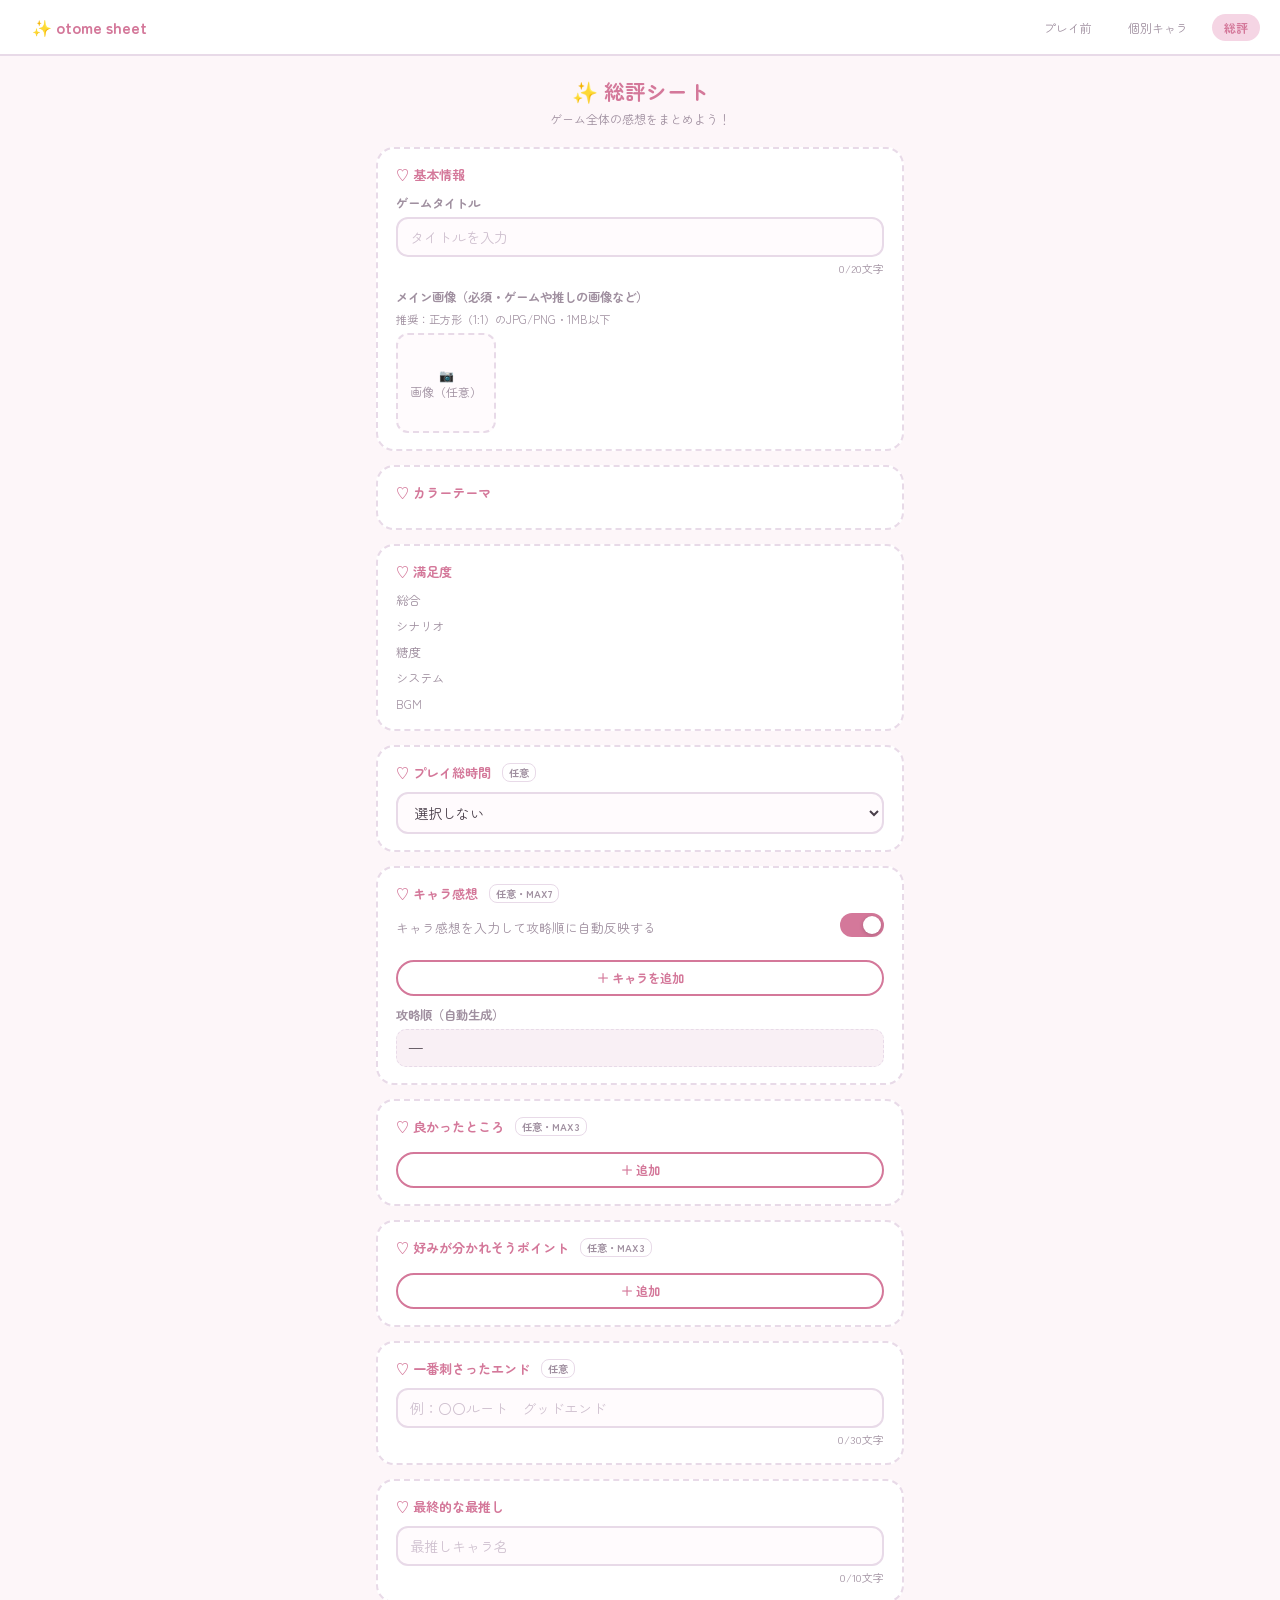
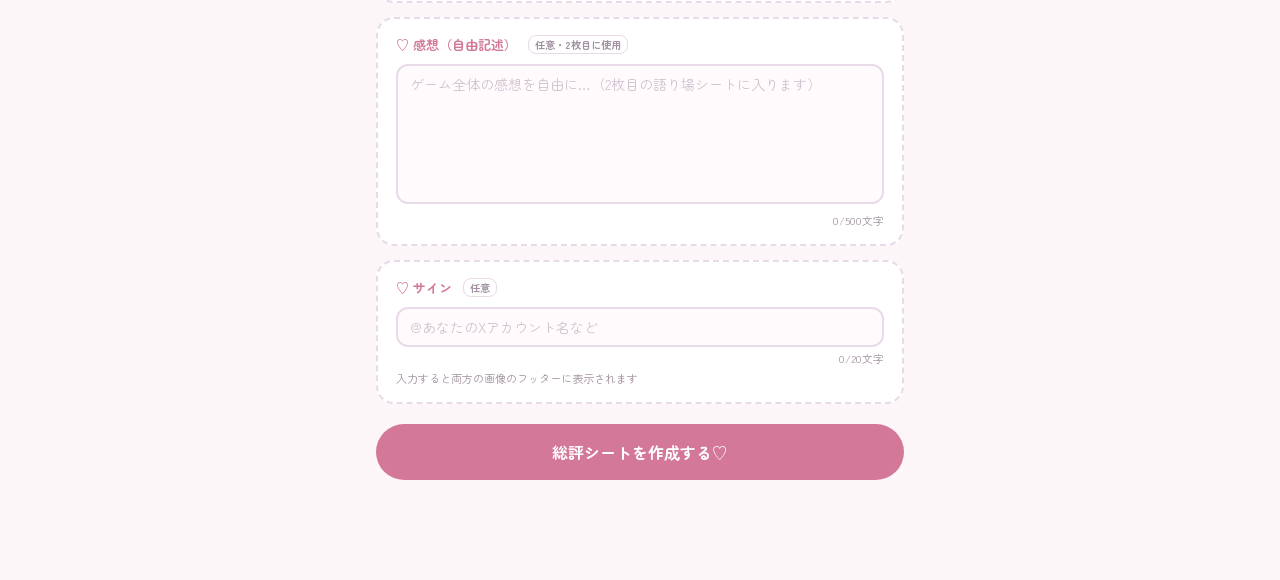
==== 03_review.html @ b9afa6b4 "Add files via upload" ====
<!DOCTYPE html>
<html lang="ja">
<head>
<meta charset="UTF-8">
<meta name="viewport" content="width=device-width, initial-scale=1.0">
<title>総評シート | otome sheet</title>
<link rel="stylesheet" href="common.css">
<style>
body { padding-bottom: 80px; }
.page-wrap { max-width: 560px; margin: 0 auto; padding: 20px 16px; }
.page-header { text-align: center; margin-bottom: 20px; }
.page-header h1 { font-size: 1.3rem; font-weight: 700; color: var(--accent); }
.page-header p { font-size: 0.75rem; color: var(--muted); margin-top: 4px; }
.card { margin-bottom: 14px; }

.optional-badge {
  display: inline-block;
  font-size: 0.65rem;
  color: var(--muted);
  border: 1px solid var(--line);
  border-radius: 8px;
  padding: 1px 6px;
  margin-left: 6px;
  vertical-align: middle;
}

/* 攻略順トグル */
.route-toggle-wrap {
  display: flex;
  align-items: center;
  justify-content: space-between;
  margin-bottom: 12px;
}
.route-toggle-label { font-size: 0.8rem; color: var(--muted); }

/* キャラ感想リスト */
.chara-entry {
  display: grid;
  grid-template-columns: 1fr 2fr;
  gap: 8px;
  margin-bottom: 8px;
  align-items: start;
}

/* 攻略順表示 */
.route-display {
  font-size: 0.85rem;
  color: var(--ink);
  background: var(--pale, #f9f0f5);
  border: 1.5px dashed var(--line);
  border-radius: 10px;
  padding: 8px 12px;
  min-height: 36px;
  word-break: break-all;
}

/* ポイントリスト */
.point-item {
  display: flex;
  align-items: flex-start;
  gap: 8px;
  margin-bottom: 8px;
}
.point-bullet {
  flex-shrink: 0;
  width: 22px;
  height: 22px;
  border-radius: 50%;
  background: var(--accent-light);
  color: var(--accent);
  font-size: 0.75rem;
  font-weight: 700;
  display: flex;
  align-items: center;
  justify-content: center;
  margin-top: 6px;
}

/* プレビュー */
#preview-canvas { display: none; }
.preview-img { max-width: 100%; border-radius: 14px; box-shadow: 0 4px 20px rgba(0,0,0,0.12); border: 2px solid var(--line); display: none; margin-top: 16px; }
.dl-btn-wrap { margin-top: 14px; display: none; }

/* 文字数カウント */
.char-count {
  text-align: right;
  font-size: 0.68rem;
  color: var(--muted);
  margin-top: 3px;
}
</style>
</head>
<body>

<nav class="top-nav">
  <a href="index.html" class="logo">✨ otome sheet</a>
  <a href="01_before.html">プレイ前</a>
  <a href="02_chara.html">個別キャラ</a>
  <a href="03_review.html" class="current">総評</a>
</nav>

<div class="page-wrap">
  <div class="page-header">
    <h1>✨ 総評シート</h1>
    <p>ゲーム全体の感想をまとめよう！</p>
  </div>

  <!-- 基本情報（ゲームタイトル＋メイン画像） -->
  <div class="card">
    <div class="card-title">♡ 基本情報</div>
    <div style="margin-bottom:12px;">
      <label>ゲームタイトル</label>
      <input type="text" id="game-title" placeholder="タイトルを入力" maxlength="20" oninput="countChars(this,'cnt-game-title')">
      <div class="char-count"><span id="cnt-game-title">0</span>/20文字</div>
    </div>
    <label>メイン画像（必須・ゲームや推しの画像など）</label>
    <p style="font-size:0.7rem;color:var(--muted);margin:3px 0 6px;">推奨：正方形（1:1）のJPG/PNG・1MB以下</p>
    <div style="display:flex;align-items:flex-start;gap:12px;margin-top:4px;">
      <div class="upload-area" id="review-upload" style="width:100px;height:100px;border-radius:12px;" onclick="document.getElementById('review-file').click()">
        <div class="upload-placeholder" id="review-upload-placeholder">📷<br>画像（任意）</div>
        <img id="review-preview-img" style="display:none;width:100%;height:100%;object-fit:cover;border-radius:10px;">
        <input type="file" id="review-file" accept="image/*" onchange="handleReviewImg(this)">
      </div>
      <button class="btn btn-outline btn-sm" id="review-img-clear-btn" style="display:none;" onclick="clearReviewImg()">✕ 削除</button>
    </div>
  </div>

  <!-- カラーテーマ -->
  <div class="card">
    <div class="card-title">♡ カラーテーマ</div>
    <div class="color-palette" id="color-palette" style="display:flex;flex-wrap:wrap;gap:5px;"></div>
  </div>

  <!-- 満足度 -->
  <div class="card">
    <div class="card-title">♡ 満足度</div>
    <div class="star-row"><span class="star-label">総合</span><div class="stars" id="stars-total"></div></div>
    <div class="star-row"><span class="star-label">シナリオ</span><div class="stars" id="stars-scenario"></div></div>
    <div class="star-row"><span class="star-label">糖度</span><div class="stars" id="stars-sugar"></div></div>
    <div class="star-row"><span class="star-label">システム</span><div class="stars" id="stars-system"></div></div>
    <div class="star-row" style="margin-bottom:0"><span class="star-label">BGM</span><div class="stars" id="stars-bgm"></div></div>
  </div>

  <!-- プレイ総時間 -->
  <div class="card">
    <div class="card-title">♡ プレイ総時間<span class="optional-badge">任意</span></div>
    <select id="playtime">
      <option value="">選択しない</option>
      <option value="1日未満">1日未満</option>
      <option value="2〜3日">2〜3日</option>
      <option value="1週間">1週間</option>
      <option value="まったりプレイ">まったりプレイ</option>
    </select>
  </div>

  <!-- キャラ感想（攻略順） -->
  <div class="card">
    <div class="card-title">
      ♡ キャラ感想
      <span class="optional-badge">任意・MAX7</span>
    </div>
    <div class="route-toggle-wrap">
      <span class="route-toggle-label">キャラ感想を入力して攻略順に自動反映する</span>
      <label class="toggle">
        <input type="checkbox" id="chara-mode-toggle" onchange="toggleCharaMode(this.checked)" checked>
        <div class="toggle-track"></div>
        <div class="toggle-thumb"></div>
      </label>
    </div>
    <div id="chara-entries-wrap">
      <div id="chara-entries"></div>
      <button class="btn btn-outline btn-sm" style="width:100%;margin-top:6px;" onclick="addCharaEntry()">＋ キャラを追加</button>
    </div>
    <div id="direct-route-wrap" style="display:none;">
      <label>攻略順（例：A→B→C）</label>
      <input type="text" id="direct-route" placeholder="名前を入力してください">
    </div>
    <div style="margin-top:10px;">
      <label>攻略順（自動生成）</label>
      <div class="route-display" id="route-display">—</div>
    </div>
  </div>

  <!-- 良かったところ -->
  <div class="card">
    <div class="card-title">♡ 良かったところ<span class="optional-badge">任意・MAX3</span></div>
    <div id="good-list"></div>
    <button class="btn btn-outline btn-sm" id="good-add-btn" style="width:100%;margin-top:6px;" onclick="addPoint('good')">＋ 追加</button>
  </div>

  <!-- 好みが分かれそうポイント -->
  <div class="card">
    <div class="card-title">♡ 好みが分かれそうポイント<span class="optional-badge">任意・MAX3</span></div>
    <div id="split-list"></div>
    <button class="btn btn-outline btn-sm" id="split-add-btn" style="width:100%;margin-top:6px;" onclick="addPoint('split')">＋ 追加</button>
  </div>

  <!-- 一番刺さったエンド -->
  <div class="card">
    <div class="card-title">♡ 一番刺さったエンド<span class="optional-badge">任意</span></div>
    <input type="text" id="best-end" placeholder="例：〇〇ルート　グッドエンド" maxlength="30" oninput="countChars(this,'cnt-best-end')">
    <div class="char-count"><span id="cnt-best-end">0</span>/30文字</div>
  </div>

  <!-- 最終的な最推し -->
  <div class="card">
    <div class="card-title">♡ 最終的な最推し</div>
    <input type="text" id="best-chara" placeholder="最推しキャラ名" maxlength="10" oninput="countChars(this,'cnt-best-chara')">
    <div class="char-count"><span id="cnt-best-chara">0</span>/10文字</div>
  </div>

  <!-- 感想（2枚目用） -->
  <div class="card">
    <div class="card-title">♡ 感想（自由記述）<span class="optional-badge">任意・2枚目に使用</span></div>
    <textarea id="free-review" rows="6" maxlength="500" placeholder="ゲーム全体の感想を自由に…（2枚目の語り場シートに入ります）" oninput="countChars(this,'cnt-free-review')"></textarea>
    <div class="char-count"><span id="cnt-free-review">0</span>/500文字</div>
  </div>

  <!-- サイン -->
  <div class="card">
    <div class="card-title">♡ サイン<span class="optional-badge">任意</span></div>
    <input type="text" id="user-sign" placeholder="@あなたのXアカウント名など" maxlength="20" oninput="countChars(this,'cnt-user-sign')">
    <div class="char-count"><span id="cnt-user-sign">0</span>/20文字</div>
    <div style="font-size:0.7rem;color:var(--muted);margin-top:4px;">入力すると両方の画像のフッターに表示されます</div>
  </div>

  <!-- 生成ボタン -->
  <div style="margin-top:20px;">
    <button class="btn btn-primary" style="width:100%;padding:16px;font-size:1rem;" onclick="generate()">
      総評シートを作成する♡
    </button>
  </div>

  <canvas id="preview-canvas" width="900" height="1200" style="display:none;"></canvas>
  <canvas id="preview-canvas2" width="900" height="1200" style="display:none;"></canvas>

  <!-- 1枚目プレビュー -->
  <div id="preview-wrap1" style="display:none;margin-top:16px;">
    <div style="font-size:0.8rem;color:var(--muted);text-align:center;margin-bottom:6px;">① 総評シート</div>
    <img id="preview-img" class="preview-img">
    <div class="dl-btn-wrap">
      <button class="btn btn-primary" style="width:100%;" onclick="download(1)">⬇️ 1枚目をダウンロード（総評シート）</button>
    </div>
  </div>

  <!-- 2枚目プレビュー -->
  <div id="preview-wrap2" style="display:none;margin-top:16px;">
    <div style="font-size:0.8rem;color:var(--muted);text-align:center;margin-bottom:6px;">② 語り場シート</div>
    <img id="preview-img2" class="preview-img">
    <div class="dl-btn-wrap">
      <button class="btn btn-primary" style="width:100%;" onclick="download(2)">⬇️ 2枚目をダウンロード（語り場シート）</button>
    </div>
  </div>

</div>

<script>
function countChars(el, counterId) {
  document.getElementById(counterId).textContent = el.value.length;
}

const COLORS = [
  { name:'pink',    gc:'#ffb7c5', gcs:'#ff85a2', gbg:'#fff0f4' },
  { name:'red',     gc:'#ff8080', gcs:'#e63c3c', gbg:'#fff0f0' },
  { name:'orange',  gc:'#ffb37a', gcs:'#f07830', gbg:'#fff5ee' },
  { name:'yellow',  gc:'#ffe066', gcs:'#e6c000', gbg:'#fffbee' },
  { name:'lime',    gc:'#b8f07a', gcs:'#70c020', gbg:'#f5ffee' },
  { name:'green',   gc:'#7ad4a0', gcs:'#30a060', gbg:'#eefff4' },
  { name:'mint',    gc:'#7ae8d4', gcs:'#20b090', gbg:'#eefffa' },
  { name:'sky',     gc:'#80d4ff', gcs:'#30a0e0', gbg:'#eef8ff' },
  { name:'blue',    gc:'#80a8ff', gcs:'#3060e0', gbg:'#eef2ff' },
  { name:'lavender',gc:'#c0a8ff', gcs:'#7050e0', gbg:'#f4f0ff' },
  { name:'purple',  gc:'#d480ff', gcs:'#9030d0', gbg:'#f9eeff' },
  { name:'magenta', gc:'#ff80d4', gcs:'#d030a0', gbg:'#ffeeff' },
  { name:'brown',   gc:'#d4a870', gcs:'#a07030', gbg:'#fdf5ec' },
  { name:'gold',    gc:'#e8c44a', gcs:'#c09010', gbg:'#fffbea' },
  { name:'gray',    gc:'#b0b0c8', gcs:'#707090', gbg:'#f4f4f8' },
  { name:'black',   gc:'#606070', gcs:'#202030', gbg:'#f0f0f4' },
];

let selectedColor = COLORS[0];
let charaEntries = [];
let entryCount = 0;
const starRatings = { total:0, scenario:0, sugar:0, system:0, bgm:0 };
const pointData = { good: [], split: [] };
let reviewImgData = null;

// 総評画像アップロード
function handleReviewImg(input) {
  const file = input.files[0];
  if (!file) return;
  const reader = new FileReader();
  reader.onload = e => {
    reviewImgData = e.target.result;
    document.getElementById('review-preview-img').src = e.target.result;
    document.getElementById('review-preview-img').style.display = 'block';
    document.getElementById('review-upload-placeholder').style.display = 'none';
    document.getElementById('review-img-clear-btn').style.display = 'inline-flex';
  };
  reader.readAsDataURL(file);
}

function clearReviewImg() {
  reviewImgData = null;
  document.getElementById('review-preview-img').style.display = 'none';
  document.getElementById('review-upload-placeholder').style.display = 'flex';
  document.getElementById('review-img-clear-btn').style.display = 'none';
  document.getElementById('review-file').value = '';
}

// ポイント追加機能（MAX3）
function addPoint(type) {
  if (pointData[type].length >= 3) return;
  pointData[type].push('');
  renderPoints(type);
}

function removePoint(type, idx) {
  pointData[type].splice(idx, 1);
  renderPoints(type);
}

function renderPoints(type) {
  const list = document.getElementById(`${type}-list`);
  const addBtn = document.getElementById(`${type}-add-btn`);
  const isGood = type === 'good';
  list.innerHTML = '';
  pointData[type].forEach((val, i) => {
    const row = document.createElement('div');
    row.className = 'point-item';
    row.style.marginBottom = '8px';
    row.innerHTML = `
      <div class="point-bullet" style="${isGood ? '' : 'background:#f5e4e4;color:#c06060;'}">${isGood ? i+1 : '△'}</div>
      <div style="flex:1;">
        <input type="text" value="${val}" placeholder="${isGood ? `良かった点${i+1}` : `ポイント${i+1}`}" maxlength="30" oninput="pointData['${type}'][${i}]=this.value;document.getElementById('cnt-${type}-${i}').textContent=this.value.length" style="width:100%;">
        <div class="char-count"><span id="cnt-${type}-${i}">${val.length}</span>/30文字</div>
      </div>
      <button onclick="removePoint('${type}',${i})" style="background:none;border:none;font-size:1rem;cursor:pointer;color:#b0a0b0;padding:0 4px;flex-shrink:0;align-self:flex-start;margin-top:6px;">✕</button>
    `;
    list.appendChild(row);
  });
  addBtn.style.display = pointData[type].length >= 3 ? 'none' : 'block';
}

// カラーパレット
const palette = document.getElementById('color-palette');
COLORS.forEach(col => {
  const d = document.createElement('div');
  d.className = 'color-dot' + (col.name === 'pink' ? ' active' : '');
  d.style.cssText = `background:${col.gc};width:22px;height:22px;flex-shrink:0;`;
  d.onclick = () => {
    document.querySelectorAll('#color-palette .color-dot').forEach(x => x.classList.remove('active'));
    d.classList.add('active');
    selectedColor = col;
  };
  palette.appendChild(d);
});

// 星評価
['total','scenario','sugar','system','bgm'].forEach(key => {
  const wrap = document.getElementById(`stars-${key}`);
  for (let i = 1; i <= 5; i++) {
    const s = document.createElement('span');
    s.className = 'star';
    s.textContent = '★';
    s.dataset.val = i;
    s.onclick = () => {
      starRatings[key] = i;
      updateStars(key);
    };
    s.onmouseover = () => highlightStars(key, i);
    s.onmouseout = () => updateStars(key);
    wrap.appendChild(s);
  }
});

function updateStars(key) {
  document.querySelectorAll(`#stars-${key} .star`).forEach(s => {
    s.classList.toggle('lit', parseInt(s.dataset.val) <= starRatings[key]);
  });
}

function highlightStars(key, val) {
  document.querySelectorAll(`#stars-${key} .star`).forEach(s => {
    s.classList.toggle('lit', parseInt(s.dataset.val) <= val);
  });
}

// キャラモードトグル
function toggleCharaMode(on) {
  document.getElementById('chara-entries-wrap').style.display = on ? 'block' : 'none';
  document.getElementById('direct-route-wrap').style.display = on ? 'none' : 'block';
  updateRouteDisplay();
}

// キャラエントリ追加
function addCharaEntry() {
  if (charaEntries.length >= 7) { alert('キャラは最大7名までです！'); return; }
  entryCount++;
  const id = entryCount;
  charaEntries.push({ id, name:'', kansou:'' });
  renderCharaEntries();
}

function removeCharaEntry(id) {
  charaEntries = charaEntries.filter(e => e.id !== id);
  renderCharaEntries();
}

function renderCharaEntries() {
  const wrap = document.getElementById('chara-entries');
  wrap.innerHTML = '';
  charaEntries.forEach((e, i) => {
    const div = document.createElement('div');
    div.className = 'chara-entry';
    div.innerHTML = `
      <div>
        <label style="font-size:0.7rem;">キャラ名 ${i+1}</label>
        <input type="text" value="${e.name}" placeholder="名前" maxlength="10" oninput="updateEntry(${e.id},'name',this.value);document.getElementById('cnt-chara-name-${e.id}').textContent=this.value.length">
        <div class="char-count"><span id="cnt-chara-name-${e.id}">${e.name.length}</span>/10文字</div>
      </div>
      <div style="position:relative;">
        <label style="font-size:0.7rem;">一言感想</label>
        <div style="display:flex;gap:6px;">
          <div style="flex:1;">
            <input type="text" value="${e.kansou}" placeholder="一言感想（任意）" maxlength="30" oninput="updateEntry(${e.id},'kansou',this.value);document.getElementById('cnt-chara-kansou-${e.id}').textContent=this.value.length" style="width:100%;">
            <div class="char-count"><span id="cnt-chara-kansou-${e.id}">${e.kansou.length}</span>/30文字</div>
          </div>
          <button onclick="removeCharaEntry(${e.id})" style="background:none;border:none;font-size:1.1rem;cursor:pointer;color:#a090a0;padding:0 4px;align-self:flex-start;margin-top:6px;">✕</button>
        </div>
      </div>
    `;
    wrap.appendChild(div);
  });
  updateRouteDisplay();
  const addBtn = document.querySelector('#chara-entries-wrap > .btn');
  if (addBtn) addBtn.style.display = charaEntries.length >= 7 ? 'none' : 'block';
}

function updateEntry(id, key, val) {
  const e = charaEntries.find(x => x.id === id);
  if (e) { e[key] = val; updateRouteDisplay(); }
}

function updateRouteDisplay() {
  const el = document.getElementById('route-display');
  const isCharaMode = document.getElementById('chara-mode-toggle').checked;
  if (isCharaMode) {
    const names = charaEntries.map(e => e.name).filter(n => n.trim());
    el.textContent = names.length > 0 ? names.join(' → ') : '—';
  } else {
    const v = document.getElementById('direct-route').value;
    el.textContent = v || '—';
  }
}

document.getElementById('direct-route').addEventListener('input', updateRouteDisplay);

// 初期エントリ
addCharaEntry();

// ─── 画像生成 ───
function generate() {
  const gameTitle = document.getElementById('game-title').value.trim();
  if (!gameTitle) { alert('ゲームタイトルを入力してください！'); return; }
  if (!reviewImgData) { alert('メイン画像をアップロードしてください！'); return; }

  if (document.fonts && document.fonts.ready) {
    document.fonts.ready.then(() => { generateCanvas(); });
  } else {
    generateCanvas();
  }
}

function generateCanvas() {
  const gameTitle = document.getElementById('game-title').value.trim();

  const canvas = document.getElementById('preview-canvas');
  canvas.width = 900;
  canvas.height = 1200;
  const ctx = canvas.getContext('2d', { willReadFrequently: true });
  const W = 900, H = 1200;
  const col = selectedColor;

  ctx.clearRect(0, 0, W, H);
  ctx.fillStyle = col.gbg;
  ctx.fillRect(0, 0, W, H);

  // 格子
  ctx.strokeStyle = col.gc + '55';
  ctx.lineWidth = 1;
  for (let x = 0; x <= W; x += 30) { ctx.beginPath(); ctx.moveTo(x,0); ctx.lineTo(x,H); ctx.stroke(); }
  for (let y = 0; y <= H; y += 30) { ctx.beginPath(); ctx.moveTo(0,y); ctx.lineTo(W,y); ctx.stroke(); }

  ctx.textAlign = 'center';
  ctx.fillStyle = col.gcs;
  ctx.font = 'bold 25px "Zen Maru Gothic"';
  ctx.fillText('♡ 総評シート', W/2, 54);

  // ゲームタイトル（常に中央配置）
  ctx.font = 'bold 34px "Zen Maru Gothic"';
  ctx.fillStyle = '#3a2f3a';
  ctx.textAlign = 'center';
  ctx.fillText(gameTitle, W/2, 95);

  // ── タイトル下：ドット区切り ──
  ctx.fillStyle = col.gc;
  for (let x = 50; x < W - 50; x += 9) {
    ctx.beginPath(); ctx.arc(x, 108, 2, 0, Math.PI * 2); ctx.fill();
  }

  // ── サイン帯（ドットのすぐ下・2行）──
  const userSignHeader = document.getElementById('user-sign').value.trim();
  ctx.fillStyle = col.gc + '30';
  ctx.fillRect(50, 114, W - 100, 44);
  ctx.textAlign = 'center';
  ctx.font = '13px "Zen Maru Gothic"';
  ctx.fillStyle = col.gcs;
  const signText = userSignHeader ? `♡ otome sheet ♡　／　${userSignHeader}` : '♡ otome sheet ♡';
  ctx.fillText(signText, W / 2, 132);
  ctx.font = '11px "Zen Maru Gothic"';
  ctx.fillStyle = col.gcs + 'bb';
  ctx.fillText('「otome sheet」designed by @usetoma0403', W / 2, 150);

  const drawContent = () => {
    let y = 172;
    const lx = 50;
    const maxW = W - 100;

    // 画像＋満足度の横並びセクション
    if (reviewImgData) {
      const imgSize = 240;
      const imgX = 50, imgY = y;
      const starX = imgX + imgSize + 24;
      const starMaxW = W - starX - 50;

      const imgObj = new Image();
      imgObj.crossOrigin = 'anonymous';
      imgObj.onload = () => {
        // 画像描画（正方形）
        ctx.save();
        ctx.beginPath();
        roundRect(ctx, imgX, imgY, imgSize, imgSize, 14);
        ctx.clip();
        const scale = Math.max(imgSize/imgObj.width, imgSize/imgObj.height);
        const dw = imgObj.width*scale, dh = imgObj.height*scale;
        ctx.drawImage(imgObj, imgX+(imgSize-dw)/2, imgY+(imgSize-dh)/2, dw, dh);
        ctx.restore();
        ctx.strokeStyle = col.gcs; ctx.lineWidth = 2;
        ctx.setLineDash([6,4]);
        roundRect(ctx, imgX, imgY, imgSize, imgSize, 14); ctx.stroke();
        ctx.setLineDash([]);

        // 右側エリア：満足度 ＋ その右にプレイ総時間
        const rightAreaX = starX;
        const rightAreaW = W - starX - 50;

        // 満足度エリアの高さを計算して画像の縦中央に配置
        const blockH = 28 + 5 * 26;
        const headerY = imgY + Math.floor((imgSize - blockH) / 2);
        const dataStartY = headerY + 30;

        // ── 満足度 ──
        const starFont2 = '18px "Zen Maru Gothic"';
        ctx.font = starFont2;
        const labelMaxW2 = ctx.measureText('シナリオ').width + 14;

        // 満足度の幅を計算
        ctx.font = starFont2;
        const starColW = labelMaxW2 + ctx.measureText('★★★★★').width + 10;

        drawSectionLabel(ctx, '満足度', rightAreaX, headerY, col.gcs);
        let sy = dataStartY;
        const starKeys = [
          { key:'total', label:'総合' }, { key:'scenario', label:'シナリオ' },
          { key:'sugar', label:'糖度' }, { key:'system', label:'システム' }, { key:'bgm', label:'BGM' },
        ];
        starKeys.forEach(sk => {
          ctx.textAlign = 'left';
          ctx.font = starFont2;
          ctx.fillStyle = '#8a7a8a';
          ctx.fillText(sk.label, rightAreaX, sy);
          const filled = '★'.repeat(starRatings[sk.key]);
          const empty = '☆'.repeat(5 - starRatings[sk.key]);
          ctx.fillStyle = '#f7c948';
          ctx.fillText(filled, rightAreaX + labelMaxW2, sy);
          ctx.fillStyle = '#d0c0d0';
          ctx.fillText(empty, rightAreaX + labelMaxW2 + ctx.measureText(filled).width, sy);
          sy += 26;
        });

        // ── プレイ総時間（満足度の右横・♡プレイ総時間をheaderYに揃える） ──
        const playtime2 = document.getElementById('playtime').value;
        if (playtime2) {
          const ptX = rightAreaX + starColW + 20;
          ctx.font = 'bold 22px "Zen Maru Gothic"';
          const ptLabelW = ctx.measureText('♡ プレイ総時間').width;
          ctx.font = '28px "Zen Maru Gothic"';
          const ptValW = ctx.measureText(playtime2).width;
          const ptCenterX = ptX + Math.max(ptLabelW, ptValW) / 2;

          ctx.textAlign = 'center';
          ctx.font = 'bold 22px "Zen Maru Gothic"';
          ctx.fillStyle = col.gcs;
          ctx.fillText('♡ プレイ総時間', ptCenterX, headerY);
          ctx.font = '28px "Zen Maru Gothic"';
          ctx.fillStyle = '#3a2f3a';
          ctx.fillText(playtime2, ptCenterX, headerY + 36);
        }

        // ── 攻略順（画像の下・余白25px） ──
        const isCharaMode2 = document.getElementById('chara-mode-toggle').checked;
        let routeStr2 = isCharaMode2
          ? charaEntries.map(e => e.name).filter(n => n.trim()).join(' → ')
          : document.getElementById('direct-route').value;

        let afterY = imgY + imgSize + 25;
        if (routeStr2) {
          drawSectionLabel(ctx, '攻略順', lx, afterY, col.gcs);
          afterY += 28;
          ctx.textAlign = 'left';
          ctx.font = '18px "Zen Maru Gothic"';
          ctx.fillStyle = '#4a3f4a';
          const routeLines2 = wrapText(ctx, routeStr2, maxW);
          routeLines2.forEach(line => { ctx.fillText(line, lx, afterY); afterY += 24; });
          afterY += 10;
        }

        drawRestContent(ctx, W, H, col, afterY);
      };
      imgObj.onerror = () => { alert('画像の読み込みに失敗しました。'); };
      imgObj.src = reviewImgData;
  };
  drawContent();
}

function drawRestContent(ctx, W, H, col, startY) {
  try {
  let y = startY;
  const lx = 50;
  const maxW = W - 100;

  // キャラ感想
  const isCharaMode = document.getElementById('chara-mode-toggle').checked;
  const hasKansou = isCharaMode && charaEntries.some(e => e.name);
  if (hasKansou) {
    drawSectionLabel(ctx, 'キャラ感想', lx, y, col.gcs);
    y += 28;
    const nameFont = 'bold 20px "Zen Maru Gothic"';
    const kansouFont = '18px "Zen Maru Gothic"';
    charaEntries.filter(e => e.name).forEach(e => {
      ctx.textAlign = 'left';
      ctx.font = nameFont;
      ctx.fillStyle = col.gcs;
      const nameText = e.name;
      ctx.fillText(nameText, lx, y);
      const nameW = ctx.measureText(nameText).width;
      if (e.kansou) {
        ctx.font = kansouFont;
        ctx.fillStyle = '#4a3f4a';
        const sep = '：';
        const sepW = ctx.measureText(sep).width;
        const kansouX = lx + nameW + 4;
        const kansouMaxW = maxW - nameW - sepW - 4;
        ctx.fillText(sep, lx + nameW + 4, y);
        const kansouLines = wrapText(ctx, e.kansou, kansouMaxW);
        kansouLines.forEach((line, li) => {
          ctx.fillText(line, kansouX + sepW, y + li * 24);
        });
        y += Math.max(28, kansouLines.length * 24);
      } else {
        y += 28;
      }
    });
    y += 10;
  }

  // 主人公（設問削除済みのためスキップ）

  // 良かったところ
  const goods = pointData.good.filter(v => v.trim());
  if (goods.length > 0) {
    drawSectionLabel(ctx, '良かったところ', lx, y, col.gcs);
    y += 28;
    goods.forEach((g) => {
      ctx.fillStyle = col.gc;
      ctx.beginPath(); ctx.arc(lx + 9, y - 6, 8, 0, Math.PI*2); ctx.fill();
      ctx.textAlign = 'left';
      ctx.font = '20px "Zen Maru Gothic"';
      ctx.fillStyle = '#3a2f3a';
      ctx.fillText(g, lx + 26, y);
      y += 28;
    });
    y += 10;
  }

  // 好みが分かれそう
  const splits = pointData.split.filter(v => v.trim());
  if (splits.length > 0) {
    drawSectionLabel(ctx, '好みが分かれそうポイント', lx, y, col.gcs);
    y += 28;
    splits.forEach(s => {
      ctx.fillStyle = col.gcs;
      ctx.font = 'bold 20px "Zen Maru Gothic"';
      ctx.textAlign = 'left';
      ctx.fillText('△', lx, y);
      ctx.font = '20px "Zen Maru Gothic"';
      ctx.fillStyle = '#3a2f3a';
      ctx.fillText(s, lx + 26, y);
      y += 28;
    });
    y += 10;
  }

  // 一番刺さったエンド
  const bestEndBelow = document.getElementById('best-end').value;
  if (bestEndBelow) {
    y = drawBlock(ctx, '一番刺さったエンド', bestEndBelow, lx, y, maxW, col, false);
    y += 14;
  }

  // 最推し帯
  const bestChara = document.getElementById('best-chara').value;
  if (bestChara) {
    ctx.fillStyle = col.gcs;
    roundRect(ctx, lx, y, maxW, 50, 14);
    ctx.fill();
    ctx.fillStyle = col.gbg;
    roundRect(ctx, lx + 4, y + 4, maxW - 8, 42, 10);
    ctx.fill();
    ctx.textAlign = 'center';
    ctx.fillStyle = col.gcs;
    ctx.font = 'bold 22px "Zen Maru Gothic"';
    ctx.fillText(`♡ 最推し：${bestChara} ♡`, W/2, y + 32);
    y += 64;
  }

  showResult();
  } catch(e) {
    console.error('drawRestContent error:', e);
    alert('描画エラー: ' + e.message);
  }
}

function drawBlock(ctx, label, text, x, y, maxW, col, isHighlight) {
  drawSectionLabel(ctx, label, x, y, col.gcs);
  y += 28;
  ctx.textAlign = 'left';
  ctx.font = '20px "Zen Maru Gothic"';
  ctx.fillStyle = '#4a3f4a';
  const lines = wrapText(ctx, text, maxW);
  lines.forEach(line => { ctx.fillText(line, x, y); y += 26; });
  return y;
}

function drawSectionLabel(ctx, text, x, y, color) {
  ctx.textAlign = 'left';
  ctx.fillStyle = color;
  ctx.font = 'bold 22px "Zen Maru Gothic"';
  ctx.fillText('♡ ' + text, x, y);
}

function drawTextBlock(ctx, text, x, y, maxW, lineH, color) {
  ctx.fillStyle = color;
  ctx.font = '20px "Zen Maru Gothic"';
  ctx.textAlign = 'left';
  const lines = wrapText(ctx, text, maxW);
  lines.forEach(line => { ctx.fillText(line, x, y); y += lineH + 4; });
  return y;
}

function showResult() {
  const canvas = document.getElementById('preview-canvas');
  const img = document.getElementById('preview-img');
  try {
    // キャッシュ回避：いったん空にしてから再セット
    img.src = '';
    img.src = canvas.toDataURL('image/png');
  } catch(e) {
    alert('画像の生成に失敗しました。');
    return;
  }
  img.style.display = 'block';
  document.getElementById('preview-wrap1').style.display = 'block';

  // 2枚目も生成
  generate2();
}

function generate2() {
  const gameTitle = document.getElementById('game-title').value.trim();
  const freeReview = document.getElementById('free-review').value;
  const userSign = document.getElementById('user-sign').value.trim();
  const col = selectedColor;
  const W = 900, H = 1200;

  const canvas2 = document.getElementById('preview-canvas2');
  canvas2.width = W;
  canvas2.height = H;
  const ctx = canvas2.getContext('2d');

  // 背景
  ctx.fillStyle = col.gbg;
  ctx.fillRect(0, 0, W, H);

  // 格子
  ctx.strokeStyle = col.gc + '55';
  ctx.lineWidth = 1;
  for (let x = 0; x <= W; x += 30) { ctx.beginPath(); ctx.moveTo(x,0); ctx.lineTo(x,H); ctx.stroke(); }
  for (let y2 = 0; y2 <= H; y2 += 30) { ctx.beginPath(); ctx.moveTo(0,y2); ctx.lineTo(W,y2); ctx.stroke(); }

  // ヘッダー
  ctx.textAlign = 'center';
  ctx.fillStyle = col.gcs;
  ctx.font = 'bold 25px "Zen Maru Gothic"';
  ctx.fillText('♡ 語り場シート', W/2, 54);

  ctx.font = 'bold 32px "Zen Maru Gothic"';
  ctx.fillStyle = '#3a2f3a';
  ctx.fillText(gameTitle, W/2, 92);

  // ドット区切り
  ctx.fillStyle = col.gc;
  for (let x = 50; x < W - 50; x += 9) {
    ctx.beginPath(); ctx.arc(x, 108, 2, 0, Math.PI * 2); ctx.fill();
  }

  // サイン帯（2行）
  ctx.fillStyle = col.gc + '30';
  ctx.fillRect(50, 114, W - 100, 44);
  ctx.textAlign = 'center';
  ctx.font = '13px "Zen Maru Gothic"';
  ctx.fillStyle = col.gcs;
  const signText2 = userSign ? `♡ otome sheet ♡　／　${userSign}` : '♡ otome sheet ♡';
  ctx.fillText(signText2, W / 2, 132);
  ctx.font = '11px "Zen Maru Gothic"';
  ctx.fillStyle = col.gcs + 'bb';
  ctx.fillText('「otome sheet」designed by @usetoma0403', W / 2, 150);

  // 感想本文
  let y = 186;
  const lx = 50;
  const maxW = W - 100;

  if (freeReview) {
    drawSectionLabel(ctx, '感想', lx, y, col.gcs);
    y += 28;
    ctx.textAlign = 'left';
    ctx.font = '20px "Zen Maru Gothic"';
    ctx.fillStyle = '#4a3f4a';
    const lines = wrapText(ctx, freeReview, maxW);
    lines.forEach(line => { ctx.fillText(line, lx, y); y += 28; });
  } else {
    // 感想未記入時のメッセージ
    ctx.textAlign = 'center';
    ctx.fillStyle = col.gc;
    ctx.font = '18px "Zen Maru Gothic"';
    ctx.fillText('～ここに語りを書いてね～', W/2, H/2);
  }

  // 2枚目プレビュー表示
  const img2 = document.getElementById('preview-img2');
  img2.src = canvas2.toDataURL('image/png');
  img2.style.display = 'block';
  document.getElementById('preview-wrap2').style.display = 'block';
  img2.scrollIntoView({ behavior:'smooth', block:'center' });
}

function download(num) {
  const canvasId = num === 2 ? 'preview-canvas2' : 'preview-canvas';
  const canvas = document.getElementById(canvasId);
  const a = document.createElement('a');
  const title = document.getElementById('game-title').value || 'review';
  const d = new Date();
  const dateStr = `${d.getFullYear()}${String(d.getMonth()+1).padStart(2,'0')}${String(d.getDate()).padStart(2,'0')}`;
  const suffix = num === 2 ? '_語り場' : '';
  a.download = `otome_review_${title}${suffix}_${dateStr}.png`;
  a.href = canvas.toDataURL('image/png');
  a.click();
}

function roundRect(ctx, x, y, w, h, r=14) {
  ctx.beginPath();
  ctx.moveTo(x+r,y); ctx.lineTo(x+w-r,y);
  ctx.quadraticCurveTo(x+w,y,x+w,y+r); ctx.lineTo(x+w,y+h-r);
  ctx.quadraticCurveTo(x+w,y+h,x+w-r,y+h); ctx.lineTo(x+r,y+h);
  ctx.quadraticCurveTo(x,y+h,x,y+h-r); ctx.lineTo(x,y+r);
  ctx.quadraticCurveTo(x,y,x+r,y); ctx.closePath();
}

function drawDashRect(ctx, x, y, w, h, color, lw, dash) {
  ctx.strokeStyle = color; ctx.lineWidth = lw;
  ctx.setLineDash([dash, dash/2]);
  roundRect(ctx, x, y, w, h, 20); ctx.stroke();
  ctx.setLineDash([]);
}

function wrapText(ctx, text, maxW) {
  if (!text) return [];
  const lines = [];
  let cur = '';
  for (const ch of String(text)) {
    if (ch === '\n') { lines.push(cur); cur = ''; continue; }
    if (ctx.measureText(cur+ch).width > maxW) { lines.push(cur); cur = ch; }
    else cur += ch;
  }
  if (cur) lines.push(cur);
  return lines;
}
</script>
</body>
</html>
---- common.css ----
@import url('https://fonts.googleapis.com/css2?family=Zen+Maru+Gothic:wght@400;500;700&display=swap');

*, *::before, *::after { box-sizing: border-box; margin: 0; padding: 0; }

:root {
  --font: 'Zen Maru Gothic', sans-serif;
  --bg: #fdf6f9;
  --white: #ffffff;
  --ink: #4a3f4a;
  --muted: #a090a0;
  --line: #e8dae8;
  --accent: #d4789a;
  --accent-light: #f5d5e4;
  --heart: #e891b0;
}

body {
  background: var(--bg);
  color: var(--ink);
  font-family: var(--font);
  min-height: 100vh;
}

/* ── 格子カラー16色 ── */
.grid-pink    { --gc: #ffb7c5; --gcs: #ff85a2; --gbg: #fff0f4; }
.grid-red     { --gc: #ff8080; --gcs: #e63c3c; --gbg: #fff0f0; }
.grid-orange  { --gc: #ffb37a; --gcs: #f07830; --gbg: #fff5ee; }
.grid-yellow  { --gc: #ffe066; --gcs: #e6c000; --gbg: #fffbee; }
.grid-lime    { --gc: #b8f07a; --gcs: #70c020; --gbg: #f5ffee; }
.grid-green   { --gc: #7ad4a0; --gcs: #30a060; --gbg: #eeffF4; }
.grid-mint    { --gc: #7ae8d4; --gcs: #20b090; --gbg: #eefffa; }
.grid-sky     { --gc: #80d4ff; --gcs: #30a0e0; --gbg: #eef8ff; }
.grid-blue    { --gc: #80a8ff; --gcs: #3060e0; --gbg: #eef2ff; }
.grid-lavender{ --gc: #c0a8ff; --gcs: #7050e0; --gbg: #f4f0ff; }
.grid-purple  { --gc: #d480ff; --gcs: #9030d0; --gbg: #f9eeff; }
.grid-magenta { --gc: #ff80d4; --gcs: #d030a0; --gbg: #ffeeff; }
.grid-brown   { --gc: #d4a870; --gcs: #a07030; --gbg: #fdf5ec; }
.grid-gold    { --gc: #e8c44a; --gcs: #c09010; --gbg: #fffbea; }
.grid-gray    { --gc: #b0b0c8; --gcs: #707090; --gbg: #f4f4f8; }
.grid-black   { --gc: #606070; --gcs: #202030; --gbg: #f0f0f4; }

/* ── ハート装飾 ── */
.deco-heart { color: var(--heart); font-size: 0.85em; }

/* ── カード共通 ── */
.card {
  background: rgba(255,255,255,0.92);
  border: 2.5px dashed var(--line);
  border-radius: 18px;
  padding: 16px 18px;
  position: relative;
}

.card-title {
  font-size: 0.82rem;
  font-weight: 700;
  color: var(--accent);
  margin-bottom: 10px;
  display: flex;
  align-items: center;
  gap: 5px;
}

/* ── 入力欄共通 ── */
input[type=text], textarea, select {
  width: 100%;
  padding: 8px 12px;
  border: 2px solid var(--line);
  border-radius: 12px;
  font-family: var(--font);
  font-size: 0.88rem;
  color: var(--ink);
  background: #fffbfd;
  outline: none;
  transition: border-color 0.2s;
  resize: none;
}

input[type=text]:focus, textarea:focus, select:focus {
  border-color: var(--accent);
}

input[type=text]::placeholder, textarea::placeholder { color: #cfc0cf; }

label {
  display: block;
  font-size: 0.78rem;
  font-weight: 700;
  color: var(--muted);
  margin-bottom: 5px;
}

/* ── ボタン ── */
.btn {
  display: inline-flex;
  align-items: center;
  justify-content: center;
  gap: 6px;
  padding: 12px 28px;
  border: none;
  border-radius: 50px;
  font-family: var(--font);
  font-size: 0.9rem;
  font-weight: 700;
  cursor: pointer;
  transition: transform 0.15s, opacity 0.15s;
}

.btn:hover { transform: scale(1.03); opacity: 0.9; }
.btn:active { transform: scale(0.97); }

.btn-primary { background: var(--accent); color: white; }
.btn-outline { background: white; color: var(--accent); border: 2px solid var(--accent); }
.btn-sm { padding: 7px 16px; font-size: 0.78rem; }

/* ── カラーパレット ── */
.color-palette {
  display: flex;
  flex-wrap: wrap;
  gap: 8px;
  margin-top: 6px;
}

.color-dot {
  width: 32px;
  height: 32px;
  border-radius: 50%;
  cursor: pointer;
  border: 3px solid transparent;
  transition: transform 0.15s, border-color 0.15s;
  box-shadow: 0 2px 6px rgba(0,0,0,0.12);
}

.color-dot:hover { transform: scale(1.12); }
.color-dot.active { border-color: var(--ink); transform: scale(1.15); }

/* ── タグ ── */
.tags { display: flex; flex-wrap: wrap; gap: 6px; }
.tag {
  padding: 4px 12px;
  border: 2px solid var(--line);
  border-radius: 20px;
  font-size: 0.75rem;
  cursor: pointer;
  transition: all 0.15s;
  color: var(--muted);
  user-select: none;
}
.tag:hover { border-color: var(--accent-light); color: var(--ink); }
.tag.active { border-color: var(--accent); background: var(--accent-light); color: var(--ink); }

/* ── 星評価 ── */
.star-row {
  display: flex;
  align-items: center;
  gap: 10px;
  margin-bottom: 8px;
}
.star-label { font-size: 0.78rem; color: var(--muted); width: 80px; flex-shrink: 0; }
.stars { display: flex; gap: 4px; }
.star {
  font-size: 1.6rem;
  cursor: pointer;
  color: #e0d0e0;
  transition: color 0.15s, transform 0.15s, text-shadow 0.15s;
  user-select: none;
  line-height: 1;
}
.star.lit {
  color: #f7c948;
  text-shadow: 0 0 8px rgba(247,201,72,0.6);
  transform: scale(1.08);
}
.star:hover {
  transform: scale(1.25);
  color: #f7c948;
  text-shadow: 0 0 10px rgba(247,201,72,0.5);
}

/* ── スライダー ── */
.slider-row {
  display: flex;
  align-items: center;
  gap: 10px;
  margin-bottom: 10px;
}
.slider-label { font-size: 0.75rem; color: var(--muted); width: 80px; flex-shrink: 0; }
input[type=range] {
  -webkit-appearance: none;
  flex: 1;
  height: 4px;
  background: var(--line);
  border-radius: 4px;
  outline: none;
  border: none;
  padding: 0;
}
input[type=range]::-webkit-slider-thumb {
  -webkit-appearance: none;
  width: 16px;
  height: 16px;
  border-radius: 50%;
  background: var(--accent);
  cursor: pointer;
}
.slider-val { font-size: 0.9rem; color: var(--accent); font-weight: 700; width: 20px; text-align: right; }

/* ── 萌えハートボタン ── */
.moe-section { text-align: center; }
.moe-btn {
  font-size: 2.5rem;
  cursor: pointer;
  user-select: none;
  transition: transform 0.1s;
  display: inline-block;
  line-height: 1;
}
.moe-btn:active { transform: scale(0.85); }
.moe-count {
  font-size: 1.4rem;
  font-weight: 700;
  color: var(--accent);
  letter-spacing: 0.05em;
  margin-top: 4px;
}

/* ── ネタバレバッジ ── */
.spoiler-badge {
  display: inline-block;
  background: #ff3c3c;
  color: white;
  font-size: 0.75rem;
  font-weight: 700;
  padding: 3px 12px;
  border-radius: 20px;
  letter-spacing: 0.1em;
}

/* ── アップロードエリア ── */
.upload-area {
  border: 2.5px dashed var(--line);
  border-radius: 14px;
  display: flex;
  flex-direction: column;
  align-items: center;
  justify-content: center;
  cursor: pointer;
  transition: border-color 0.2s, background 0.2s;
  background: #fffbfd;
  overflow: hidden;
  position: relative;
}
.upload-area:hover { border-color: var(--accent); background: var(--accent-light); }
.upload-area img { width: 100%; height: 100%; object-fit: cover; position: absolute; inset: 0; }
.upload-placeholder { font-size: 0.75rem; color: var(--muted); text-align: center; padding: 10px; }
.upload-area input[type=file] { display: none; }

/* ── セクション見出し ── */
.section-title {
  font-size: 0.95rem;
  font-weight: 700;
  color: var(--ink);
  margin-bottom: 14px;
  padding-bottom: 6px;
  border-bottom: 2px dashed var(--line);
  display: flex;
  align-items: center;
  gap: 6px;
}

/* ── トグル ── */
.toggle-wrap { display: flex; align-items: center; gap: 10px; }
.toggle {
  position: relative;
  width: 44px;
  height: 24px;
  cursor: pointer;
}
.toggle input { display: none; }
.toggle-track {
  position: absolute;
  inset: 0;
  background: var(--line);
  border-radius: 12px;
  transition: background 0.2s;
}
.toggle input:checked ~ .toggle-track { background: var(--accent); }
.toggle-thumb {
  position: absolute;
  top: 3px;
  left: 3px;
  width: 18px;
  height: 18px;
  background: white;
  border-radius: 50%;
  transition: left 0.2s;
  box-shadow: 0 1px 4px rgba(0,0,0,0.2);
}
.toggle input:checked ~ .toggle-thumb { left: 23px; }

/* ── ページ上部ナビ ── */
.top-nav {
  background: white;
  border-bottom: 2px solid var(--line);
  padding: 10px 20px;
  display: flex;
  align-items: center;
  gap: 12px;
  position: sticky;
  top: 0;
  z-index: 100;
}
.top-nav .logo {
  font-size: 1rem;
  font-weight: 700;
  color: var(--accent);
  text-decoration: none;
  margin-right: auto;
}
.top-nav a {
  font-size: 0.75rem;
  color: var(--muted);
  text-decoration: none;
  padding: 5px 12px;
  border-radius: 20px;
  transition: background 0.15s;
}
.top-nav a:hover { background: var(--accent-light); color: var(--accent); }
.top-nav a.current { background: var(--accent-light); color: var(--accent); font-weight: 700; }
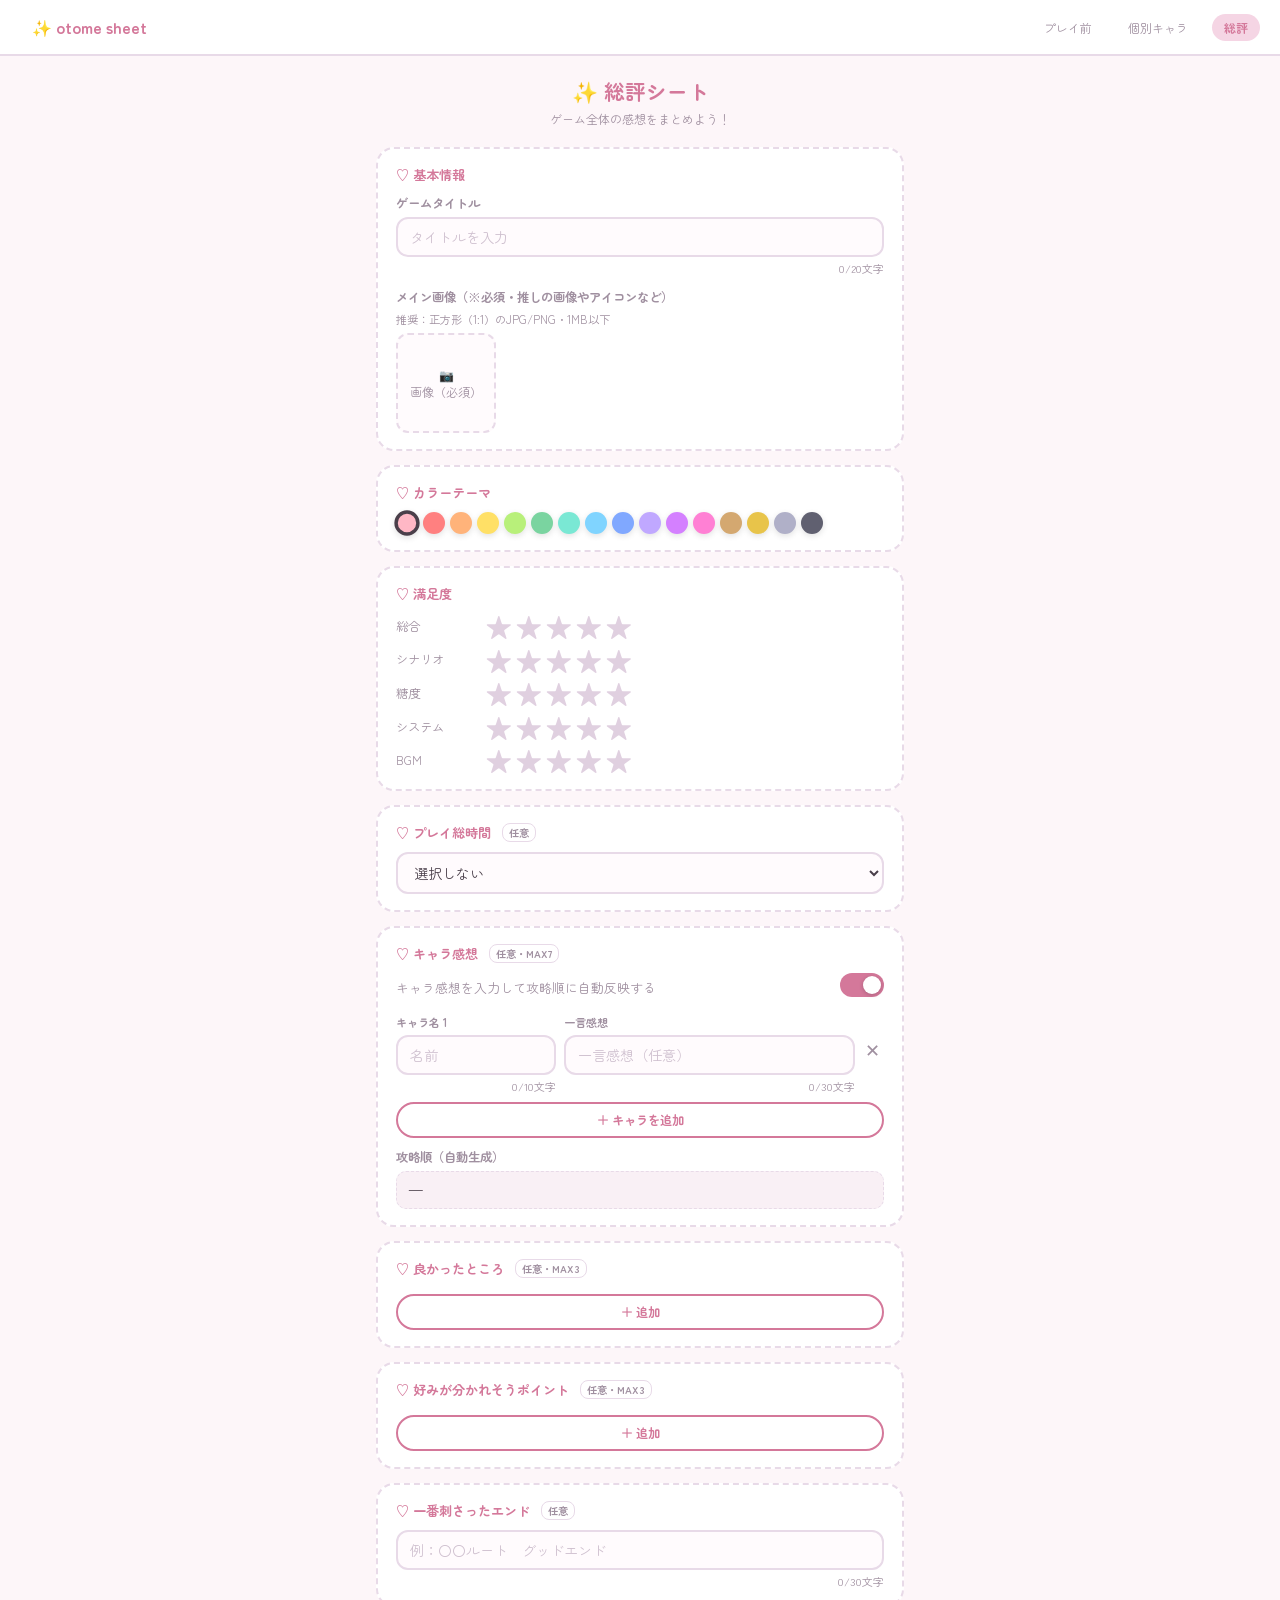
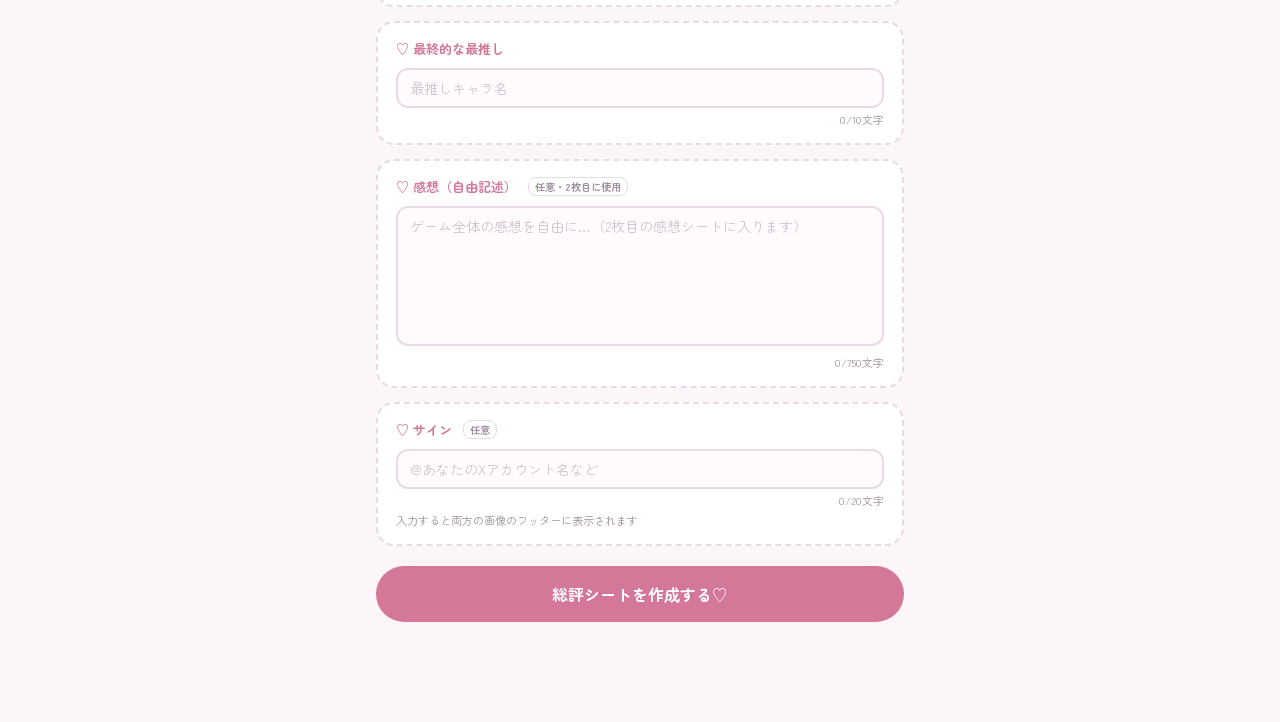
==== commit d30bd852: "Add files via upload" ====
--- a/03_review.html
+++ b/03_review.html
@@ -113,11 +113,11 @@
       <input type="text" id="game-title" placeholder="タイトルを入力" maxlength="20" oninput="countChars(this,'cnt-game-title')">
       <div class="char-count"><span id="cnt-game-title">0</span>/20文字</div>
     </div>
-    <label>メイン画像（必須・ゲームや推しの画像など）</label>
+    <label>メイン画像（※必須・推しの画像やアイコンなど）</label>
     <p style="font-size:0.7rem;color:var(--muted);margin:3px 0 6px;">推奨：正方形（1:1）のJPG/PNG・1MB以下</p>
     <div style="display:flex;align-items:flex-start;gap:12px;margin-top:4px;">
       <div class="upload-area" id="review-upload" style="width:100px;height:100px;border-radius:12px;" onclick="document.getElementById('review-file').click()">
-        <div class="upload-placeholder" id="review-upload-placeholder">📷<br>画像（任意）</div>
+        <div class="upload-placeholder" id="review-upload-placeholder">📷<br>画像（必須）</div>
         <img id="review-preview-img" style="display:none;width:100%;height:100%;object-fit:cover;border-radius:10px;">
         <input type="file" id="review-file" accept="image/*" onchange="handleReviewImg(this)">
       </div>
@@ -212,8 +212,8 @@
   <!-- 感想（2枚目用） -->
   <div class="card">
     <div class="card-title">♡ 感想（自由記述）<span class="optional-badge">任意・2枚目に使用</span></div>
-    <textarea id="free-review" rows="6" maxlength="500" placeholder="ゲーム全体の感想を自由に…（2枚目の語り場シートに入ります）" oninput="countChars(this,'cnt-free-review')"></textarea>
-    <div class="char-count"><span id="cnt-free-review">0</span>/500文字</div>
+    <textarea id="free-review" rows="6" maxlength="750" placeholder="ゲーム全体の感想を自由に…（2枚目の感想シートに入ります）" oninput="countChars(this,'cnt-free-review')"></textarea>
+    <div class="char-count"><span id="cnt-free-review">0</span>/750文字</div>
   </div>
 
   <!-- サイン -->
@@ -630,6 +630,7 @@
       };
       imgObj.onerror = () => { alert('画像の読み込みに失敗しました。'); };
       imgObj.src = reviewImgData;
+    }
   };
   drawContent();
 }
@@ -813,7 +814,7 @@
   ctx.textAlign = 'center';
   ctx.fillStyle = col.gcs;
   ctx.font = 'bold 25px "Zen Maru Gothic"';
-  ctx.fillText('♡ 語り場シート', W/2, 54);
+  ctx.fillText('♡ 感想シート', W/2, 54);
 
   ctx.font = 'bold 32px "Zen Maru Gothic"';
   ctx.fillStyle = '#3a2f3a';
@@ -846,10 +847,10 @@
     drawSectionLabel(ctx, '感想', lx, y, col.gcs);
     y += 28;
     ctx.textAlign = 'left';
-    ctx.font = '20px "Zen Maru Gothic"';
+    ctx.font = '23px "Zen Maru Gothic"';
     ctx.fillStyle = '#4a3f4a';
     const lines = wrapText(ctx, freeReview, maxW);
-    lines.forEach(line => { ctx.fillText(line, lx, y); y += 28; });
+    lines.forEach(line => { ctx.fillText(line, lx, y); y += 30; });
   } else {
     // 感想未記入時のメッセージ
     ctx.textAlign = 'center';
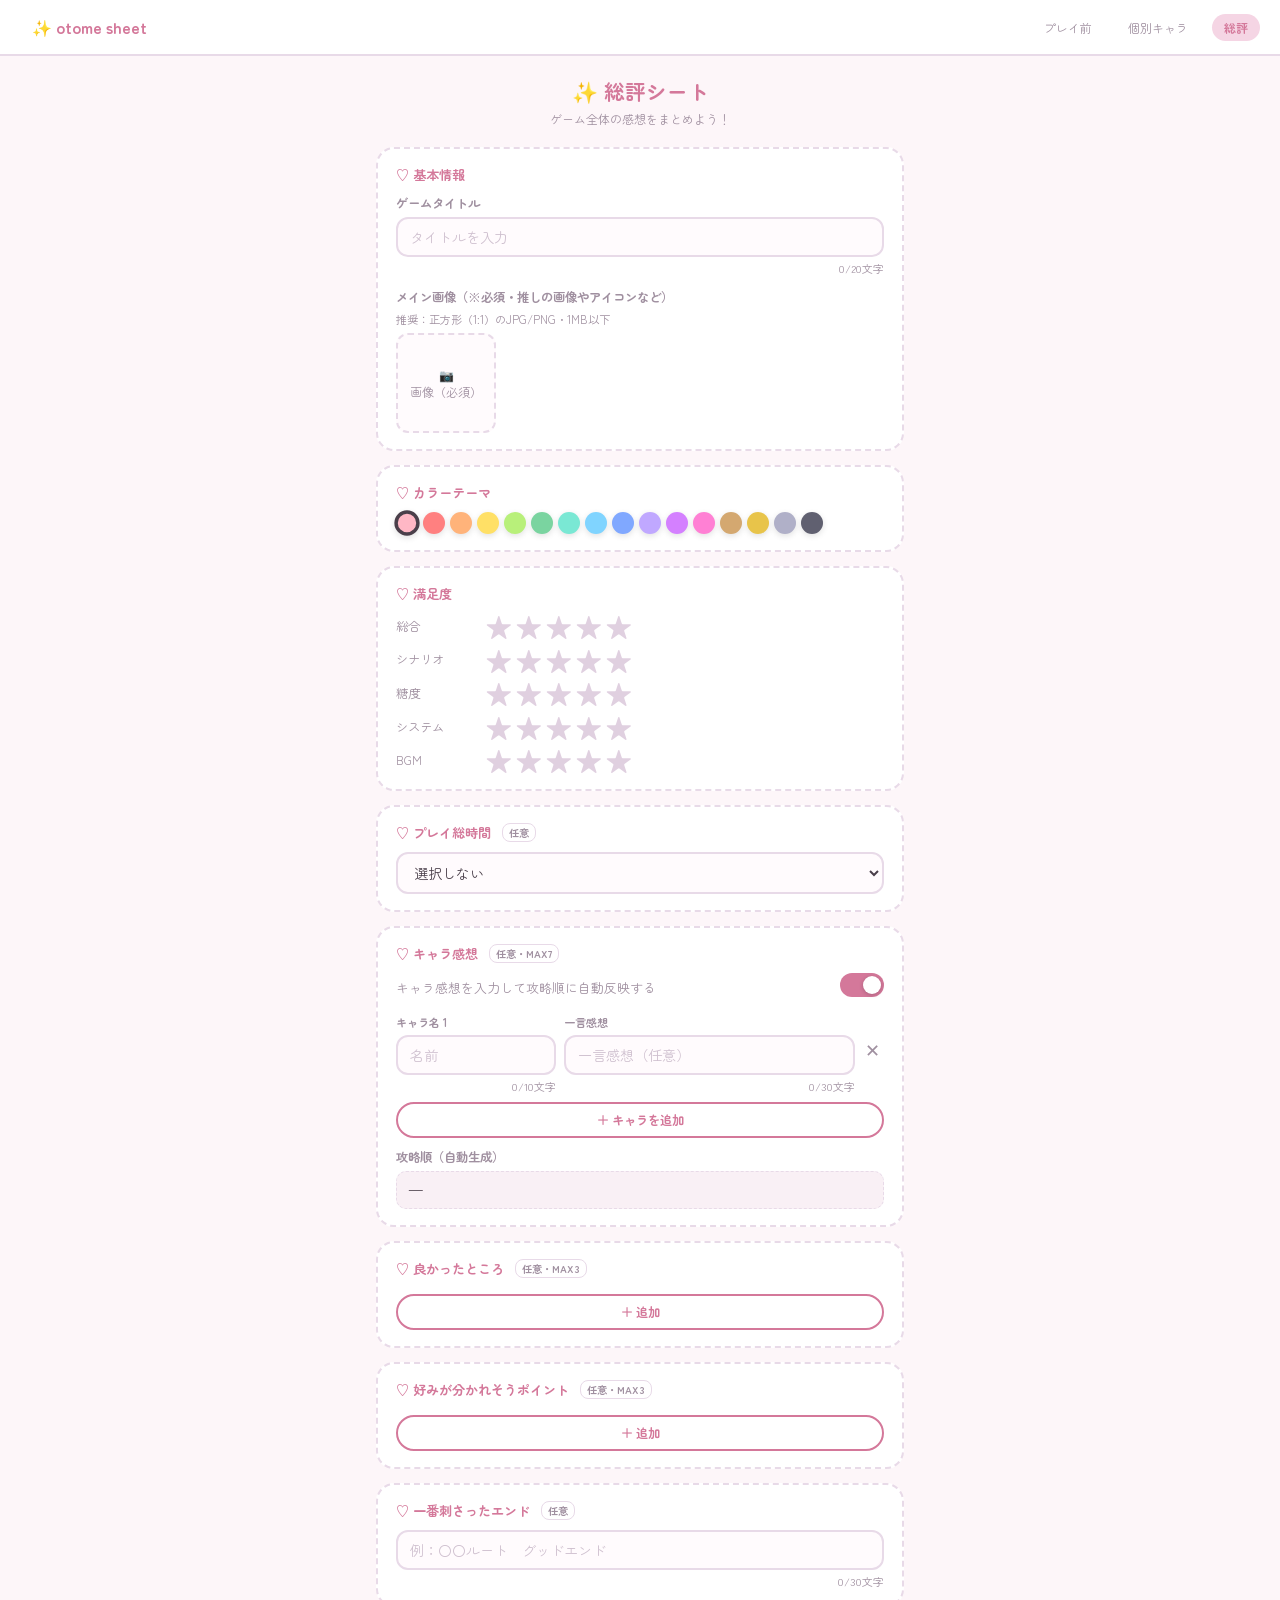
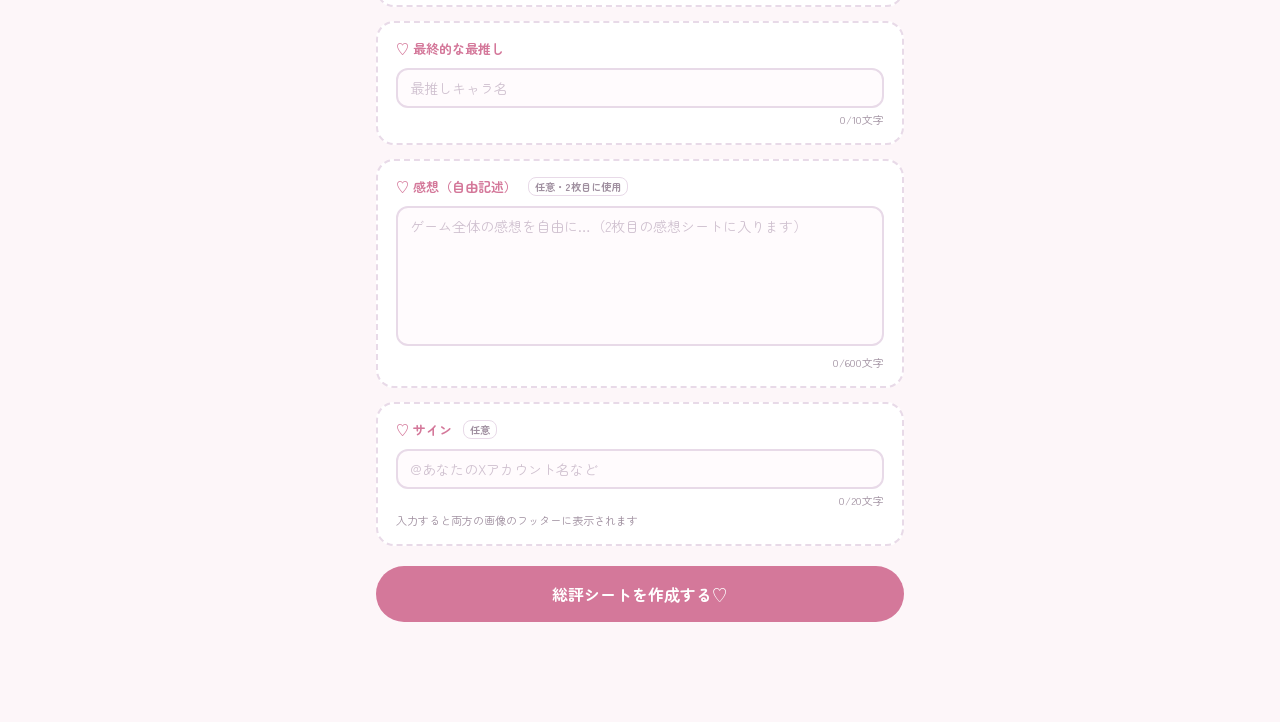
==== commit 39c40527: "Add files via upload" ====
--- a/03_review.html
+++ b/03_review.html
@@ -212,8 +212,8 @@
   <!-- 感想（2枚目用） -->
   <div class="card">
     <div class="card-title">♡ 感想（自由記述）<span class="optional-badge">任意・2枚目に使用</span></div>
-    <textarea id="free-review" rows="6" maxlength="750" placeholder="ゲーム全体の感想を自由に…（2枚目の感想シートに入ります）" oninput="countChars(this,'cnt-free-review')"></textarea>
-    <div class="char-count"><span id="cnt-free-review">0</span>/750文字</div>
+    <textarea id="free-review" rows="6" maxlength="600" placeholder="ゲーム全体の感想を自由に…（2枚目の感想シートに入ります）" oninput="countChars(this,'cnt-free-review')"></textarea>
+    <div class="char-count"><span id="cnt-free-review">0</span>/600文字</div>
   </div>
 
   <!-- サイン -->
@@ -844,13 +844,12 @@
   const maxW = W - 100;
 
   if (freeReview) {
-    drawSectionLabel(ctx, '感想', lx, y, col.gcs);
-    y += 28;
+    y += 10;
     ctx.textAlign = 'left';
-    ctx.font = '23px "Zen Maru Gothic"';
+    ctx.font = '25px "Zen Maru Gothic"';
     ctx.fillStyle = '#4a3f4a';
     const lines = wrapText(ctx, freeReview, maxW);
-    lines.forEach(line => { ctx.fillText(line, lx, y); y += 30; });
+    lines.forEach(line => { ctx.fillText(line, lx, y); y += 32; });
   } else {
     // 感想未記入時のメッセージ
     ctx.textAlign = 'center';
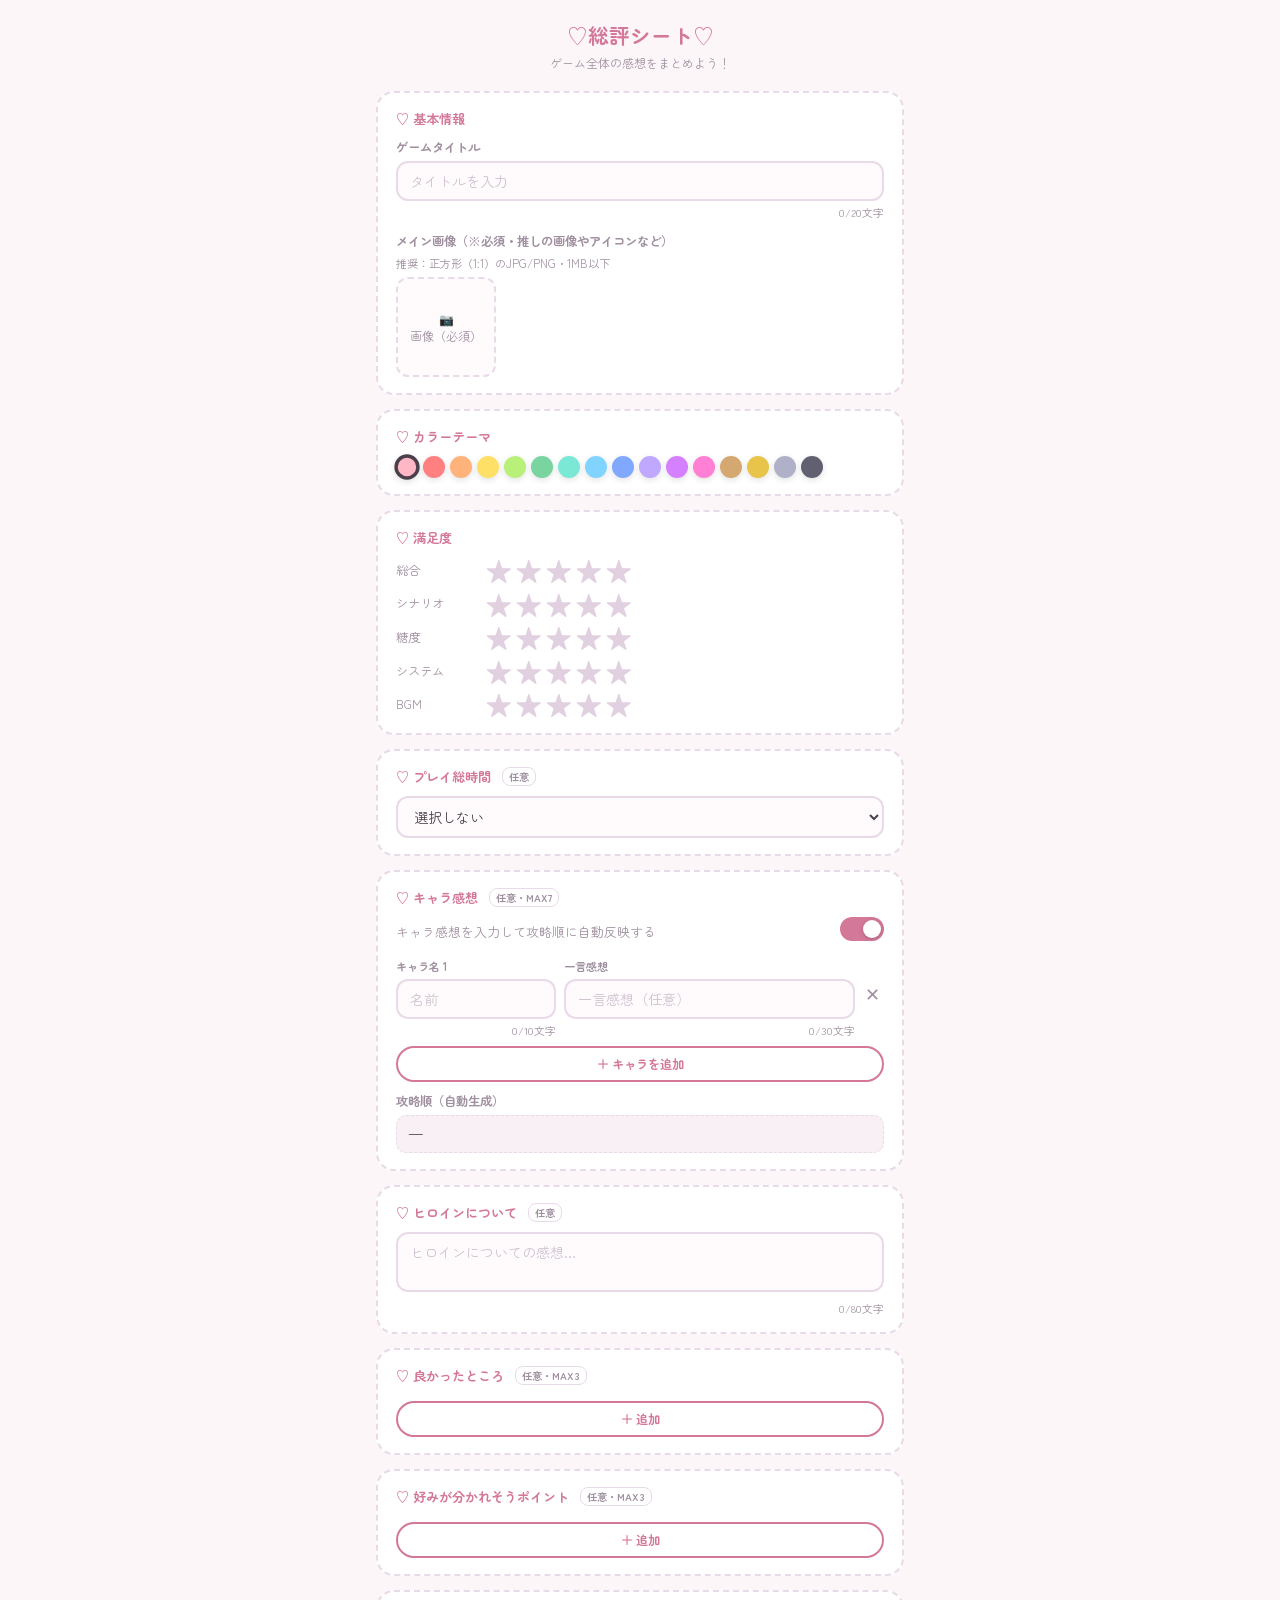
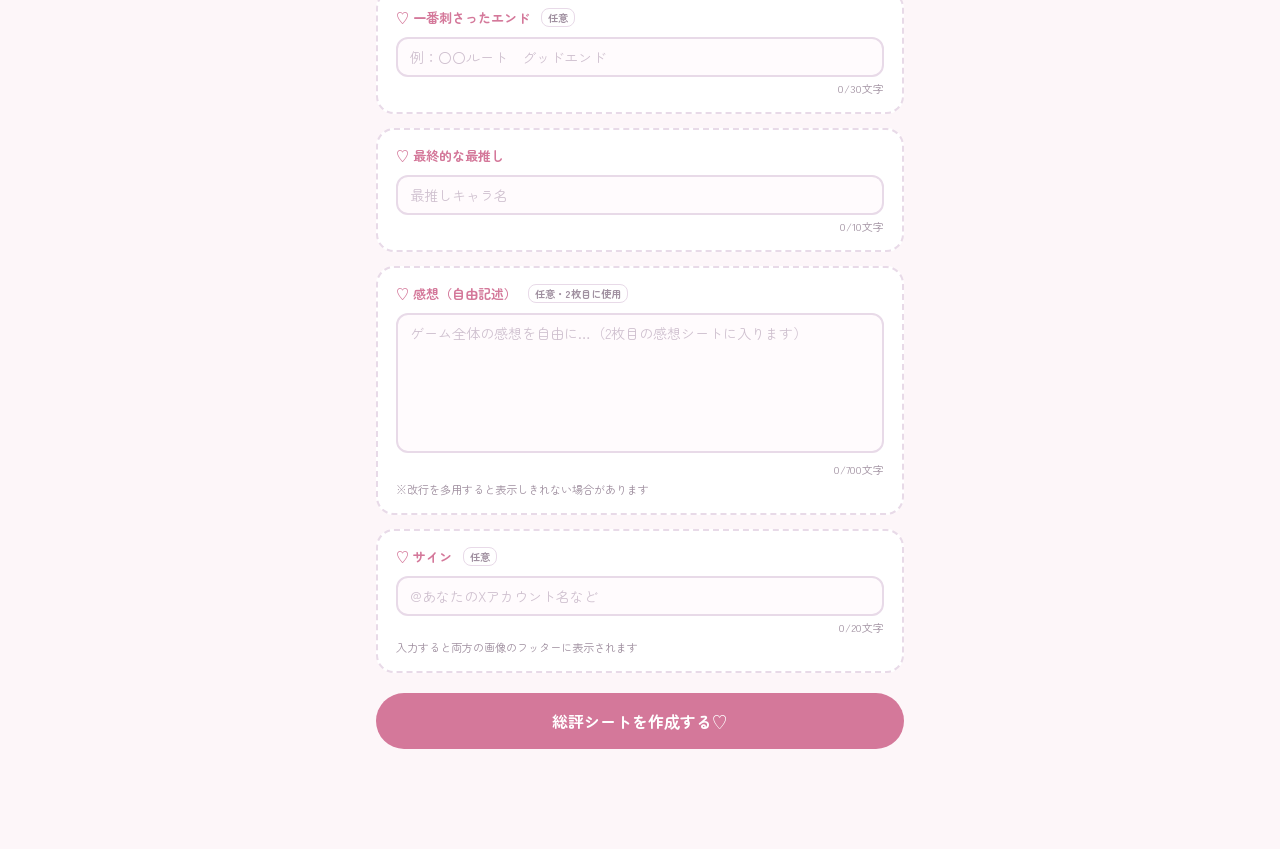
==== commit 58d247d7: "Add files via upload" ====
--- a/03_review.html
+++ b/03_review.html
@@ -92,7 +92,7 @@
 </head>
 <body>
 
-<nav class="top-nav">
+<nav class="top-nav" style="display:none;">
   <a href="index.html" class="logo">✨ otome sheet</a>
   <a href="01_before.html">プレイ前</a>
   <a href="02_chara.html">個別キャラ</a>
@@ -101,7 +101,7 @@
 
 <div class="page-wrap">
   <div class="page-header">
-    <h1>✨ 総評シート</h1>
+    <h1>♡総評シート♡</h1>
     <p>ゲーム全体の感想をまとめよう！</p>
   </div>
 
@@ -181,6 +181,13 @@
     </div>
   </div>
 
+  <!-- ヒロインについて -->
+  <div class="card">
+    <div class="card-title">♡ ヒロインについて<span class="optional-badge">任意</span></div>
+    <textarea id="heroine" rows="2" maxlength="80" placeholder="ヒロインについての感想…" oninput="countChars(this,'cnt-heroine')"></textarea>
+    <div class="char-count"><span id="cnt-heroine">0</span>/80文字</div>
+  </div>
+
   <!-- 良かったところ -->
   <div class="card">
     <div class="card-title">♡ 良かったところ<span class="optional-badge">任意・MAX3</span></div>
@@ -212,8 +219,9 @@
   <!-- 感想（2枚目用） -->
   <div class="card">
     <div class="card-title">♡ 感想（自由記述）<span class="optional-badge">任意・2枚目に使用</span></div>
-    <textarea id="free-review" rows="6" maxlength="600" placeholder="ゲーム全体の感想を自由に…（2枚目の感想シートに入ります）" oninput="countChars(this,'cnt-free-review')"></textarea>
-    <div class="char-count"><span id="cnt-free-review">0</span>/600文字</div>
+    <textarea id="free-review" rows="6" maxlength="700" placeholder="ゲーム全体の感想を自由に…（2枚目の感想シートに入ります）" oninput="countChars(this,'cnt-free-review')"></textarea>
+    <div class="char-count"><span id="cnt-free-review">0</span>/700文字</div>
+    <div style="font-size:0.7rem;color:var(--muted);margin-top:4px;">※改行を多用すると表示しきれない場合があります</div>
   </div>
 
   <!-- サイン -->
@@ -676,7 +684,12 @@
     y += 10;
   }
 
-  // 主人公（設問削除済みのためスキップ）
+  // ヒロインについて
+  const heroine = document.getElementById('heroine').value;
+  if (heroine) {
+    y = drawBlock(ctx, 'ヒロインについて', heroine, lx, y, maxW, col, false);
+    y += 14;
+  }
 
   // 良かったところ
   const goods = pointData.good.filter(v => v.trim());
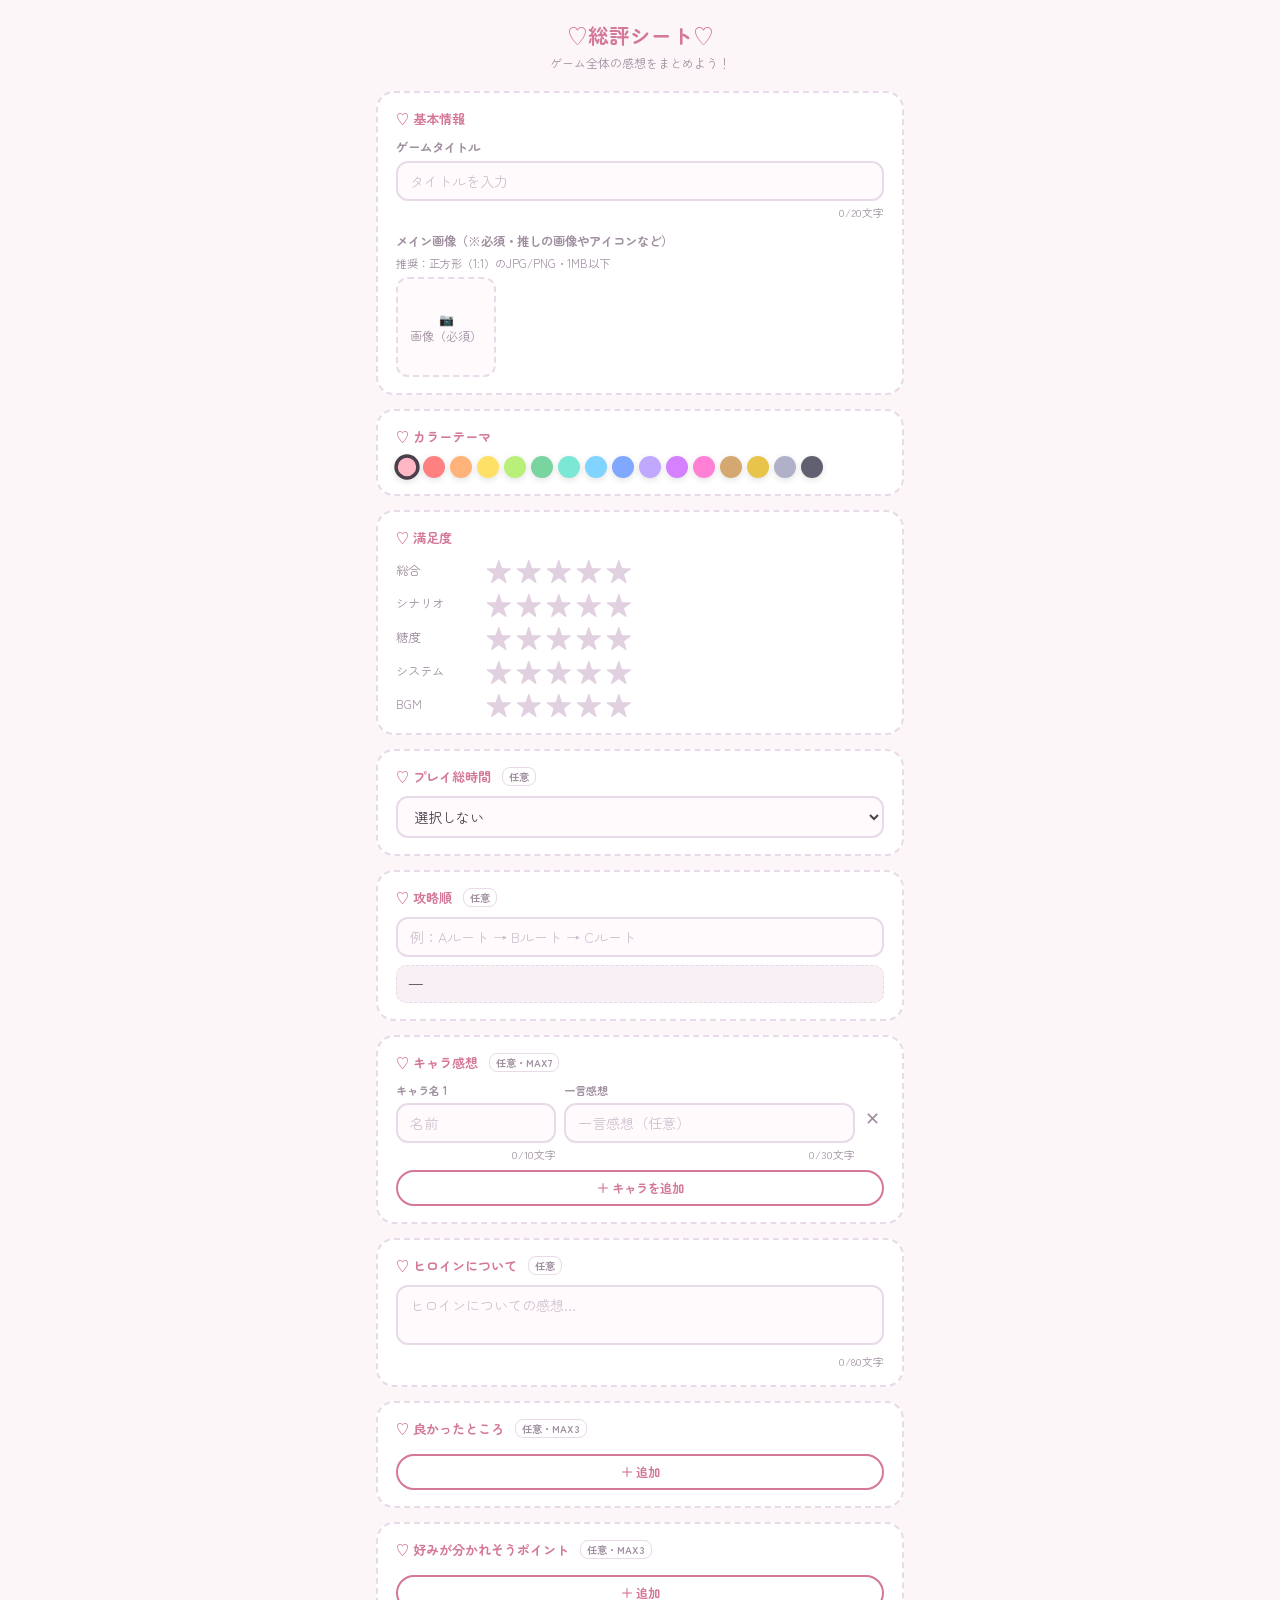
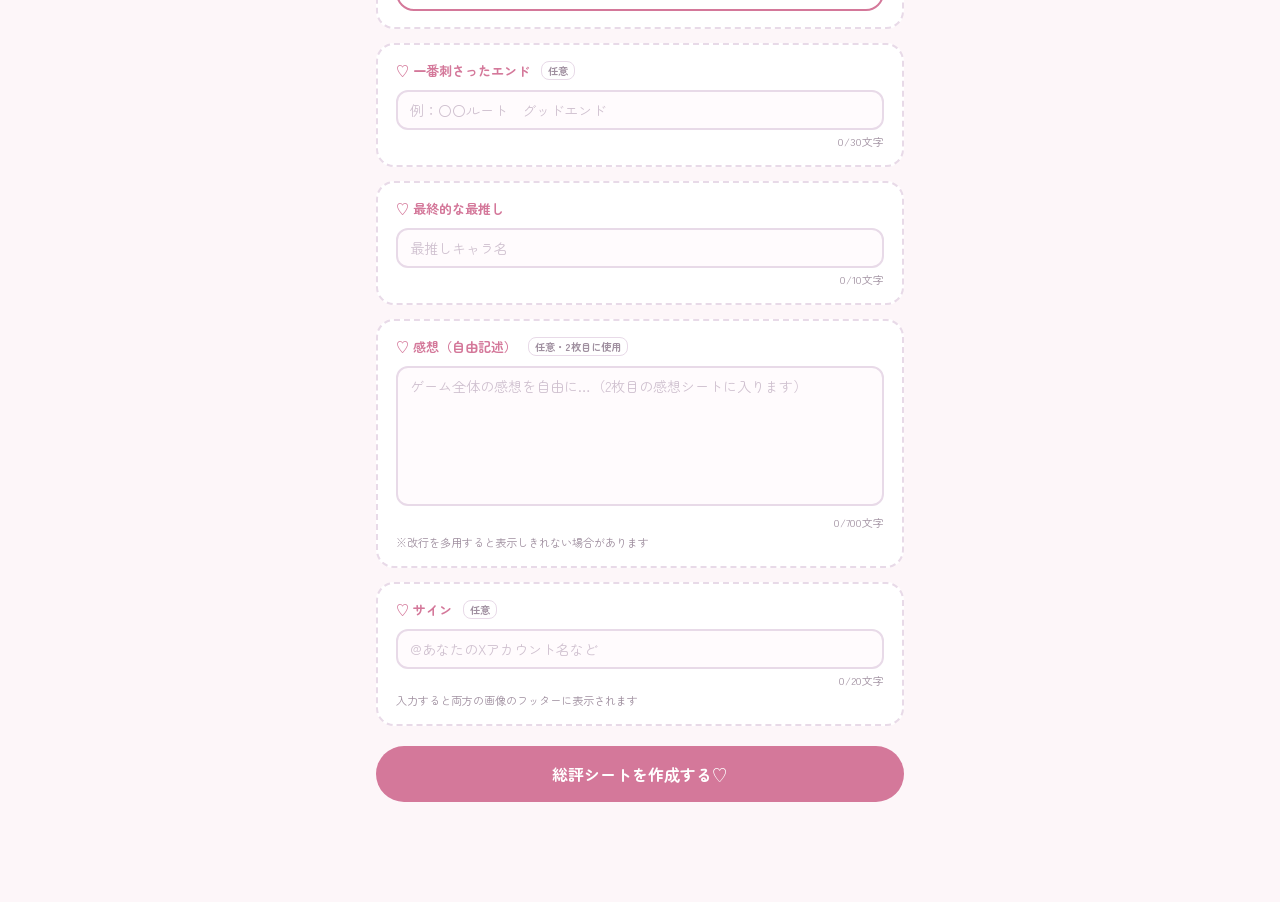
==== commit 09bd43e8: "Add files via upload" ====
--- a/03_review.html
+++ b/03_review.html
@@ -153,31 +153,24 @@
     </select>
   </div>
 
-  <!-- キャラ感想（攻略順） -->
+  <!-- 攻略順 -->
+  <div class="card">
+    <div class="card-title">♡ 攻略順<span class="optional-badge">任意</span></div>
+    <input type="text" id="direct-route" placeholder="例：Aルート → Bルート → Cルート" oninput="updateRouteDisplay()">
+    <div style="margin-top:8px;">
+      <div class="route-display" id="route-display">—</div>
+    </div>
+  </div>
+
+  <!-- キャラ感想 -->
   <div class="card">
     <div class="card-title">
       ♡ キャラ感想
       <span class="optional-badge">任意・MAX7</span>
     </div>
-    <div class="route-toggle-wrap">
-      <span class="route-toggle-label">キャラ感想を入力して攻略順に自動反映する</span>
-      <label class="toggle">
-        <input type="checkbox" id="chara-mode-toggle" onchange="toggleCharaMode(this.checked)" checked>
-        <div class="toggle-track"></div>
-        <div class="toggle-thumb"></div>
-      </label>
-    </div>
     <div id="chara-entries-wrap">
       <div id="chara-entries"></div>
       <button class="btn btn-outline btn-sm" style="width:100%;margin-top:6px;" onclick="addCharaEntry()">＋ キャラを追加</button>
-    </div>
-    <div id="direct-route-wrap" style="display:none;">
-      <label>攻略順（例：A→B→C）</label>
-      <input type="text" id="direct-route" placeholder="名前を入力してください">
-    </div>
-    <div style="margin-top:10px;">
-      <label>攻略順（自動生成）</label>
-      <div class="route-display" id="route-display">—</div>
     </div>
   </div>
 
@@ -392,13 +385,6 @@
   document.querySelectorAll(`#stars-${key} .star`).forEach(s => {
     s.classList.toggle('lit', parseInt(s.dataset.val) <= val);
   });
-}
-
-// キャラモードトグル
-function toggleCharaMode(on) {
-  document.getElementById('chara-entries-wrap').style.display = on ? 'block' : 'none';
-  document.getElementById('direct-route-wrap').style.display = on ? 'none' : 'block';
-  updateRouteDisplay();
 }
 
 // キャラエントリ追加
@@ -452,14 +438,8 @@
 
 function updateRouteDisplay() {
   const el = document.getElementById('route-display');
-  const isCharaMode = document.getElementById('chara-mode-toggle').checked;
-  if (isCharaMode) {
-    const names = charaEntries.map(e => e.name).filter(n => n.trim());
-    el.textContent = names.length > 0 ? names.join(' → ') : '—';
-  } else {
-    const v = document.getElementById('direct-route').value;
-    el.textContent = v || '—';
-  }
+  const v = document.getElementById('direct-route').value;
+  el.textContent = v || '—';
 }
 
 document.getElementById('direct-route').addEventListener('input', updateRouteDisplay);
@@ -520,18 +500,18 @@
   // ── サイン帯（ドットのすぐ下・2行）──
   const userSignHeader = document.getElementById('user-sign').value.trim();
   ctx.fillStyle = col.gc + '30';
-  ctx.fillRect(50, 114, W - 100, 44);
+  ctx.fillRect(50, 114, W - 100, 54);
   ctx.textAlign = 'center';
-  ctx.font = '13px "Zen Maru Gothic"';
+  ctx.font = '20px "Zen Maru Gothic"';
   ctx.fillStyle = col.gcs;
   const signText = userSignHeader ? `♡ otome sheet ♡　／　${userSignHeader}` : '♡ otome sheet ♡';
-  ctx.fillText(signText, W / 2, 132);
+  ctx.fillText(signText, W / 2, 138);
   ctx.font = '11px "Zen Maru Gothic"';
   ctx.fillStyle = col.gcs + 'bb';
-  ctx.fillText('「otome sheet」designed by @usetoma0403', W / 2, 150);
+  ctx.fillText('「otome sheet」designed by @usetoma0403', W / 2, 158);
 
   const drawContent = () => {
-    let y = 172;
+    let y = 182;
     const lx = 50;
     const maxW = W - 100;
 
@@ -617,10 +597,7 @@
         }
 
         // ── 攻略順（画像の下・余白25px） ──
-        const isCharaMode2 = document.getElementById('chara-mode-toggle').checked;
-        let routeStr2 = isCharaMode2
-          ? charaEntries.map(e => e.name).filter(n => n.trim()).join(' → ')
-          : document.getElementById('direct-route').value;
+        const routeStr2 = document.getElementById('direct-route').value;
 
         let afterY = imgY + imgSize + 25;
         if (routeStr2) {
@@ -650,8 +627,8 @@
   const maxW = W - 100;
 
   // キャラ感想
-  const isCharaMode = document.getElementById('chara-mode-toggle').checked;
-  const hasKansou = isCharaMode && charaEntries.some(e => e.name);
+  const isCharaMode = true;
+  const hasKansou = charaEntries.some(e => e.name);
   if (hasKansou) {
     drawSectionLabel(ctx, 'キャラ感想', lx, y, col.gcs);
     y += 28;
@@ -841,18 +818,18 @@
 
   // サイン帯（2行）
   ctx.fillStyle = col.gc + '30';
-  ctx.fillRect(50, 114, W - 100, 44);
+  ctx.fillRect(50, 114, W - 100, 54);
   ctx.textAlign = 'center';
-  ctx.font = '13px "Zen Maru Gothic"';
+  ctx.font = '20px "Zen Maru Gothic"';
   ctx.fillStyle = col.gcs;
   const signText2 = userSign ? `♡ otome sheet ♡　／　${userSign}` : '♡ otome sheet ♡';
-  ctx.fillText(signText2, W / 2, 132);
+  ctx.fillText(signText2, W / 2, 138);
   ctx.font = '11px "Zen Maru Gothic"';
   ctx.fillStyle = col.gcs + 'bb';
-  ctx.fillText('「otome sheet」designed by @usetoma0403', W / 2, 150);
+  ctx.fillText('「otome sheet」designed by @usetoma0403', W / 2, 158);
 
   // 感想本文
-  let y = 186;
+  let y = 196;
   const lx = 50;
   const maxW = W - 100;
 
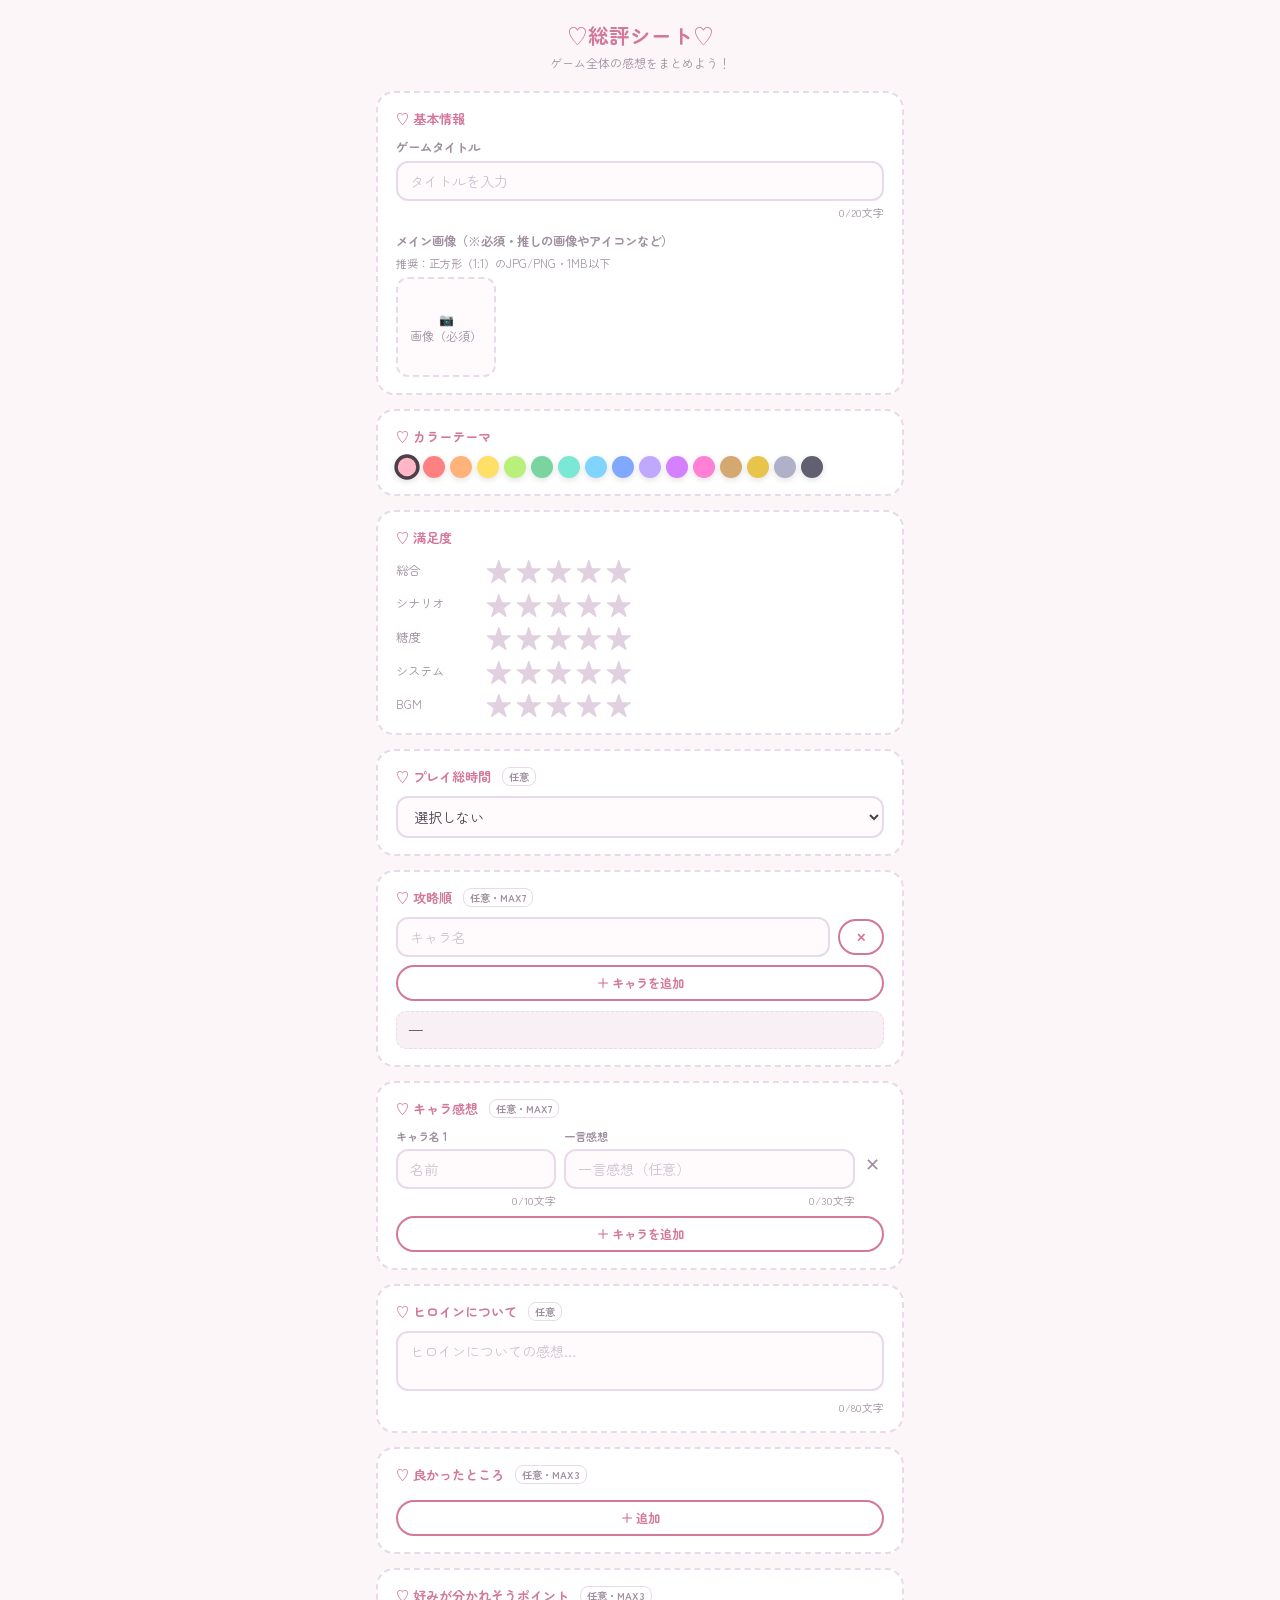
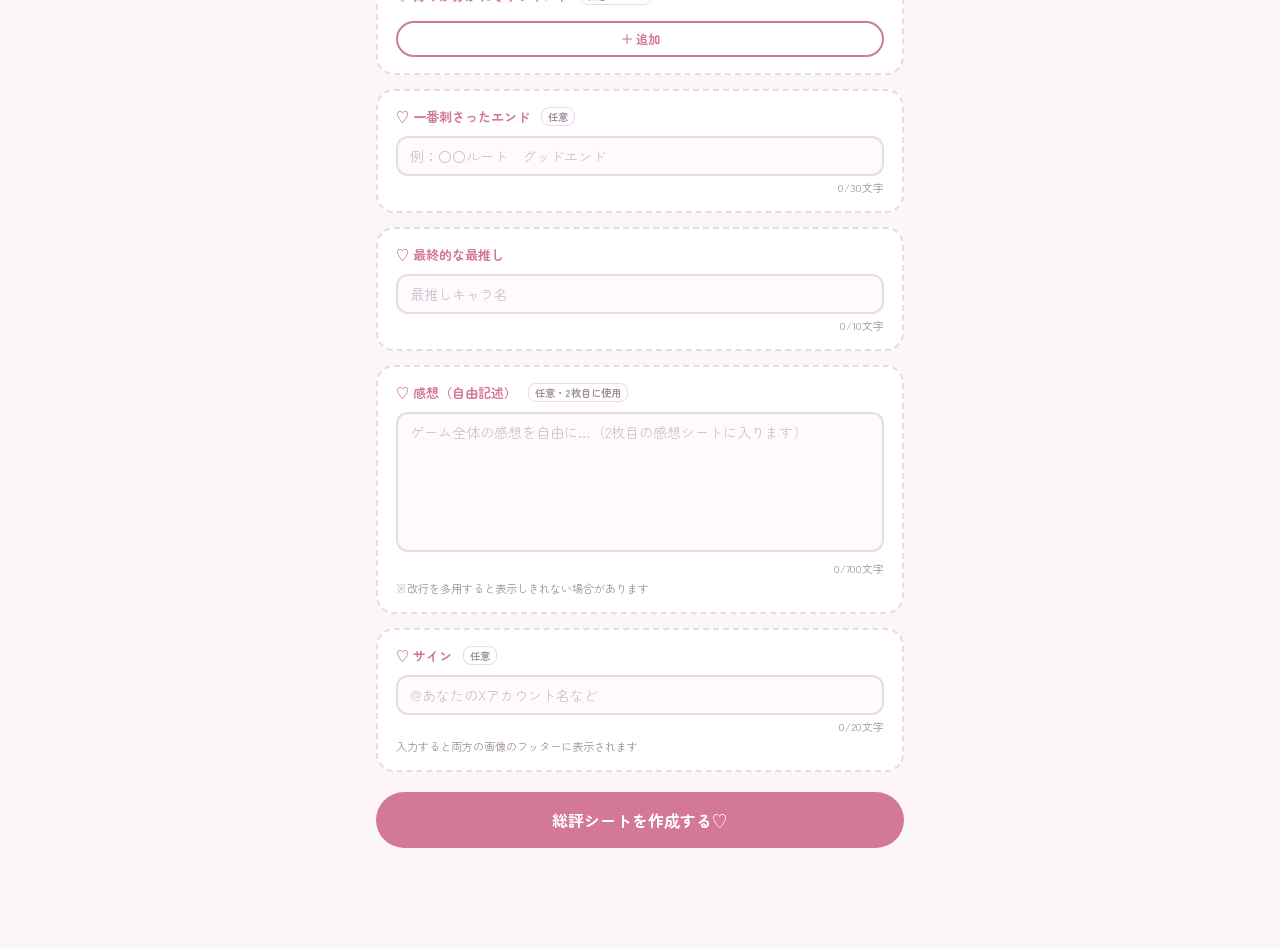
==== commit c3eab4e7: "Add files via upload" ====
--- a/03_review.html
+++ b/03_review.html
@@ -155,9 +155,10 @@
 
   <!-- 攻略順 -->
   <div class="card">
-    <div class="card-title">♡ 攻略順<span class="optional-badge">任意</span></div>
-    <input type="text" id="direct-route" placeholder="例：Aルート → Bルート → Cルート" oninput="updateRouteDisplay()">
-    <div style="margin-top:8px;">
+    <div class="card-title">♡ 攻略順<span class="optional-badge">任意・MAX7</span></div>
+    <div id="route-entries"></div>
+    <button class="btn btn-outline btn-sm" id="route-add-btn" style="width:100%;margin-top:6px;" onclick="addRouteEntry()">＋ キャラを追加</button>
+    <div style="margin-top:10px;">
       <div class="route-display" id="route-display">—</div>
     </div>
   </div>
@@ -436,16 +437,57 @@
   if (e) { e[key] = val; updateRouteDisplay(); }
 }
 
+let routeEntries = [];
+let routeEntryCount = 0;
+
+function addRouteEntry() {
+  if (routeEntries.length >= 7) { alert('攻略順は最大7名までです！'); return; }
+  routeEntryCount++;
+  const id = routeEntryCount;
+  routeEntries.push({ id, name: '' });
+  renderRouteEntries();
+}
+
+function removeRouteEntry(id) {
+  routeEntries = routeEntries.filter(e => e.id !== id);
+  renderRouteEntries();
+}
+
+function renderRouteEntries() {
+  const wrap = document.getElementById('route-entries');
+  wrap.innerHTML = '';
+  routeEntries.forEach((e) => {
+    const div = document.createElement('div');
+    div.style.cssText = 'display:flex;align-items:center;gap:8px;margin-bottom:8px;';
+    div.innerHTML = `
+      <input type="text" value="${e.name}" placeholder="キャラ名" maxlength="10"
+        oninput="updateRouteEntry(${e.id}, this.value)"
+        style="flex:1;">
+      <button class="btn btn-outline btn-sm" style="flex-shrink:0;" onclick="removeRouteEntry(${e.id})">✕</button>
+    `;
+    wrap.appendChild(div);
+  });
+  const addBtn = document.getElementById('route-add-btn');
+  if (addBtn) addBtn.style.display = routeEntries.length >= 7 ? 'none' : 'block';
+  updateRouteDisplay();
+}
+
+function updateRouteEntry(id, val) {
+  const e = routeEntries.find(x => x.id === id);
+  if (e) { e.name = val; updateRouteDisplay(); }
+}
+
 function updateRouteDisplay() {
   const el = document.getElementById('route-display');
-  const v = document.getElementById('direct-route').value;
-  el.textContent = v || '—';
-}
-
-document.getElementById('direct-route').addEventListener('input', updateRouteDisplay);
+  const names = routeEntries.map(e => e.name).filter(n => n.trim());
+  el.textContent = names.length > 0 ? names.join(' → ') : '—';
+}
+
+document.fonts.ready.then(() => {});
 
 // 初期エントリ
 addCharaEntry();
+addRouteEntry();
 
 // ─── 画像生成 ───
 function generate() {
@@ -597,7 +639,7 @@
         }
 
         // ── 攻略順（画像の下・余白25px） ──
-        const routeStr2 = document.getElementById('direct-route').value;
+        const routeStr2 = routeEntries.map(e => e.name).filter(n => n.trim()).join(' → ');
 
         let afterY = imgY + imgSize + 25;
         if (routeStr2) {
@@ -632,7 +674,7 @@
   if (hasKansou) {
     drawSectionLabel(ctx, 'キャラ感想', lx, y, col.gcs);
     y += 28;
-    const nameFont = 'bold 20px "Zen Maru Gothic"';
+    const nameFont = 'bold 18px "Zen Maru Gothic"';
     const kansouFont = '18px "Zen Maru Gothic"';
     charaEntries.filter(e => e.name).forEach(e => {
       ctx.textAlign = 'left';
@@ -664,8 +706,14 @@
   // ヒロインについて
   const heroine = document.getElementById('heroine').value;
   if (heroine) {
-    y = drawBlock(ctx, 'ヒロインについて', heroine, lx, y, maxW, col, false);
-    y += 14;
+    drawSectionLabel(ctx, 'ヒロインについて', lx, y, col.gcs);
+    y += 28;
+    ctx.textAlign = 'left';
+    ctx.font = '18px "Zen Maru Gothic"';
+    ctx.fillStyle = '#4a3f4a';
+    const heroineLines = wrapText(ctx, heroine, maxW);
+    heroineLines.forEach(line => { ctx.fillText(line, lx, y); y += 24; });
+    y += 10;
   }
 
   // 良かったところ
@@ -677,10 +725,10 @@
       ctx.fillStyle = col.gc;
       ctx.beginPath(); ctx.arc(lx + 9, y - 6, 8, 0, Math.PI*2); ctx.fill();
       ctx.textAlign = 'left';
-      ctx.font = '20px "Zen Maru Gothic"';
+      ctx.font = '18px "Zen Maru Gothic"';
       ctx.fillStyle = '#3a2f3a';
       ctx.fillText(g, lx + 26, y);
-      y += 28;
+      y += 26;
     });
     y += 10;
   }
@@ -692,13 +740,13 @@
     y += 28;
     splits.forEach(s => {
       ctx.fillStyle = col.gcs;
-      ctx.font = 'bold 20px "Zen Maru Gothic"';
+      ctx.font = 'bold 18px "Zen Maru Gothic"';
       ctx.textAlign = 'left';
       ctx.fillText('△', lx, y);
-      ctx.font = '20px "Zen Maru Gothic"';
+      ctx.font = '18px "Zen Maru Gothic"';
       ctx.fillStyle = '#3a2f3a';
       ctx.fillText(s, lx + 26, y);
-      y += 28;
+      y += 26;
     });
     y += 10;
   }
@@ -706,8 +754,13 @@
   // 一番刺さったエンド
   const bestEndBelow = document.getElementById('best-end').value;
   if (bestEndBelow) {
-    y = drawBlock(ctx, '一番刺さったエンド', bestEndBelow, lx, y, maxW, col, false);
-    y += 14;
+    drawSectionLabel(ctx, '一番刺さったエンド', lx, y, col.gcs);
+    y += 28;
+    ctx.textAlign = 'left';
+    ctx.font = '18px "Zen Maru Gothic"';
+    ctx.fillStyle = '#4a3f4a';
+    const bestEndLines = wrapText(ctx, bestEndBelow, maxW);
+    y += 8;
   }
 
   // 最推し帯
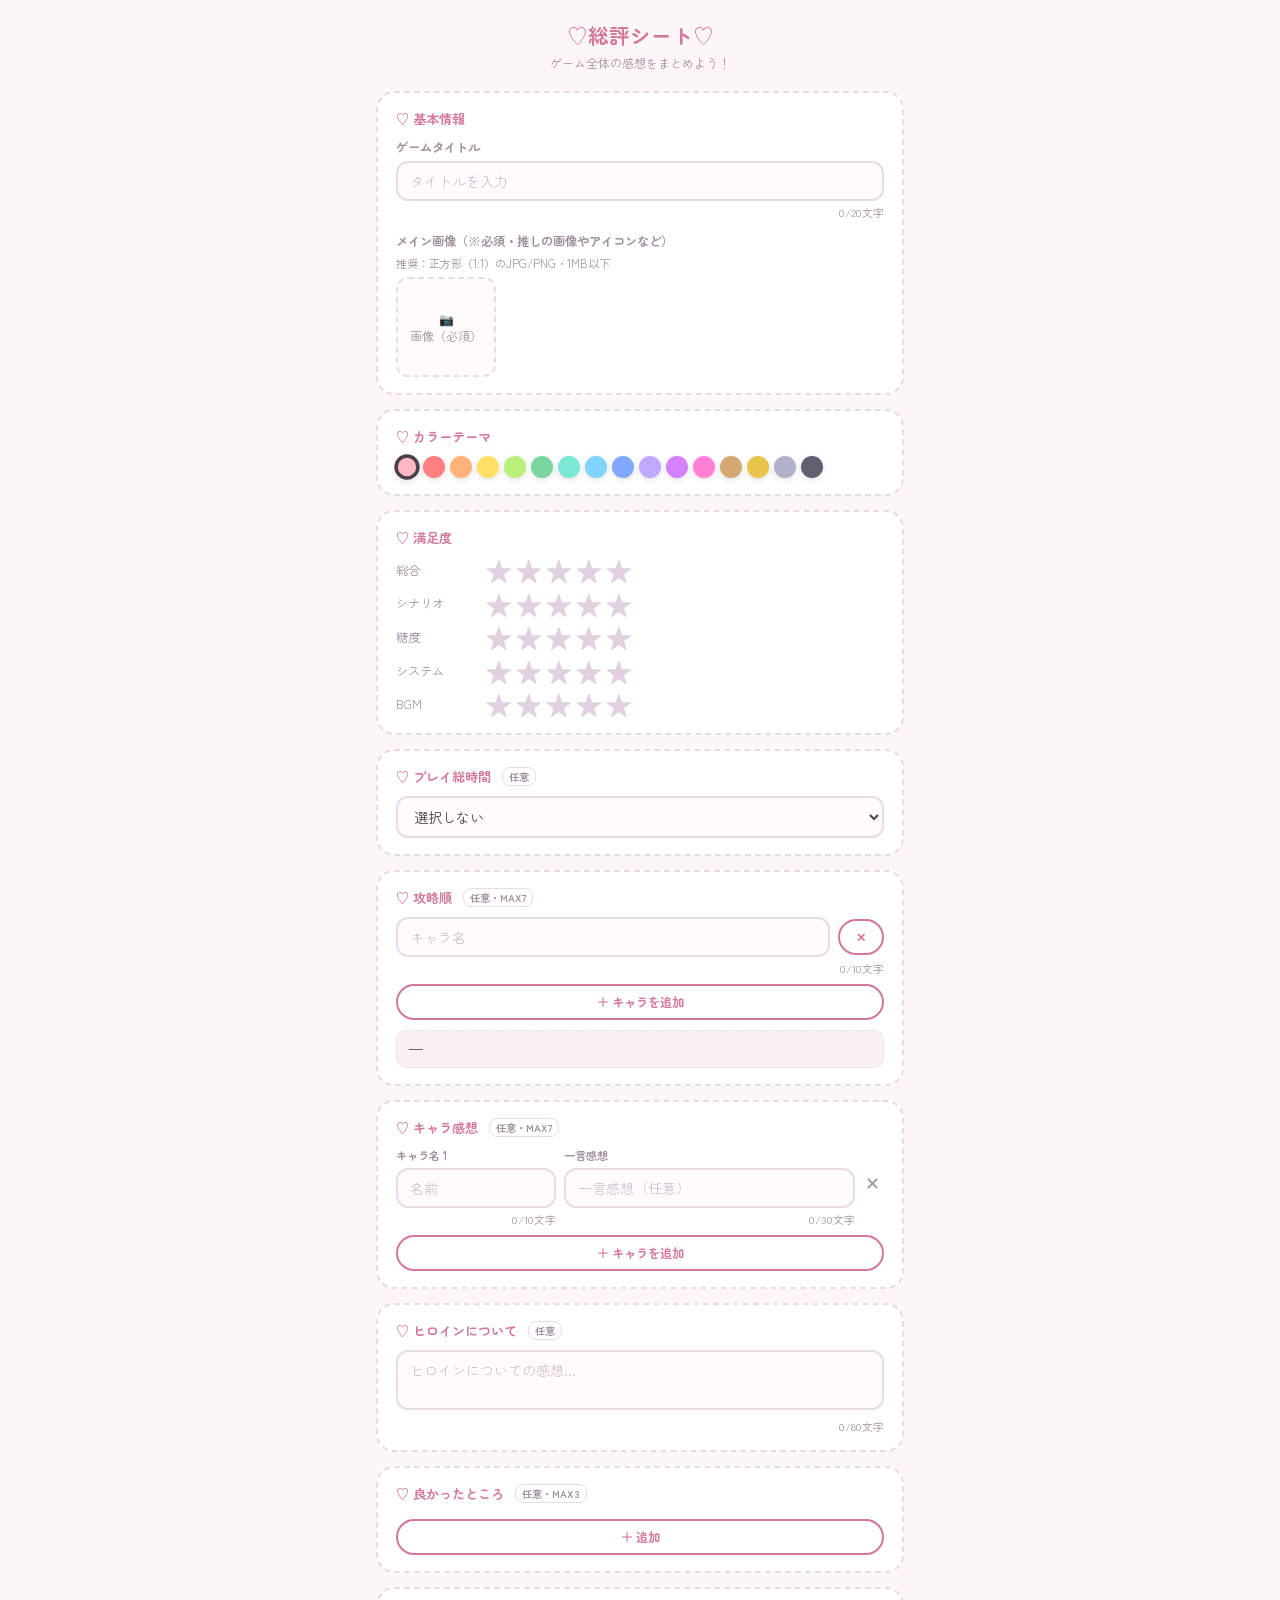
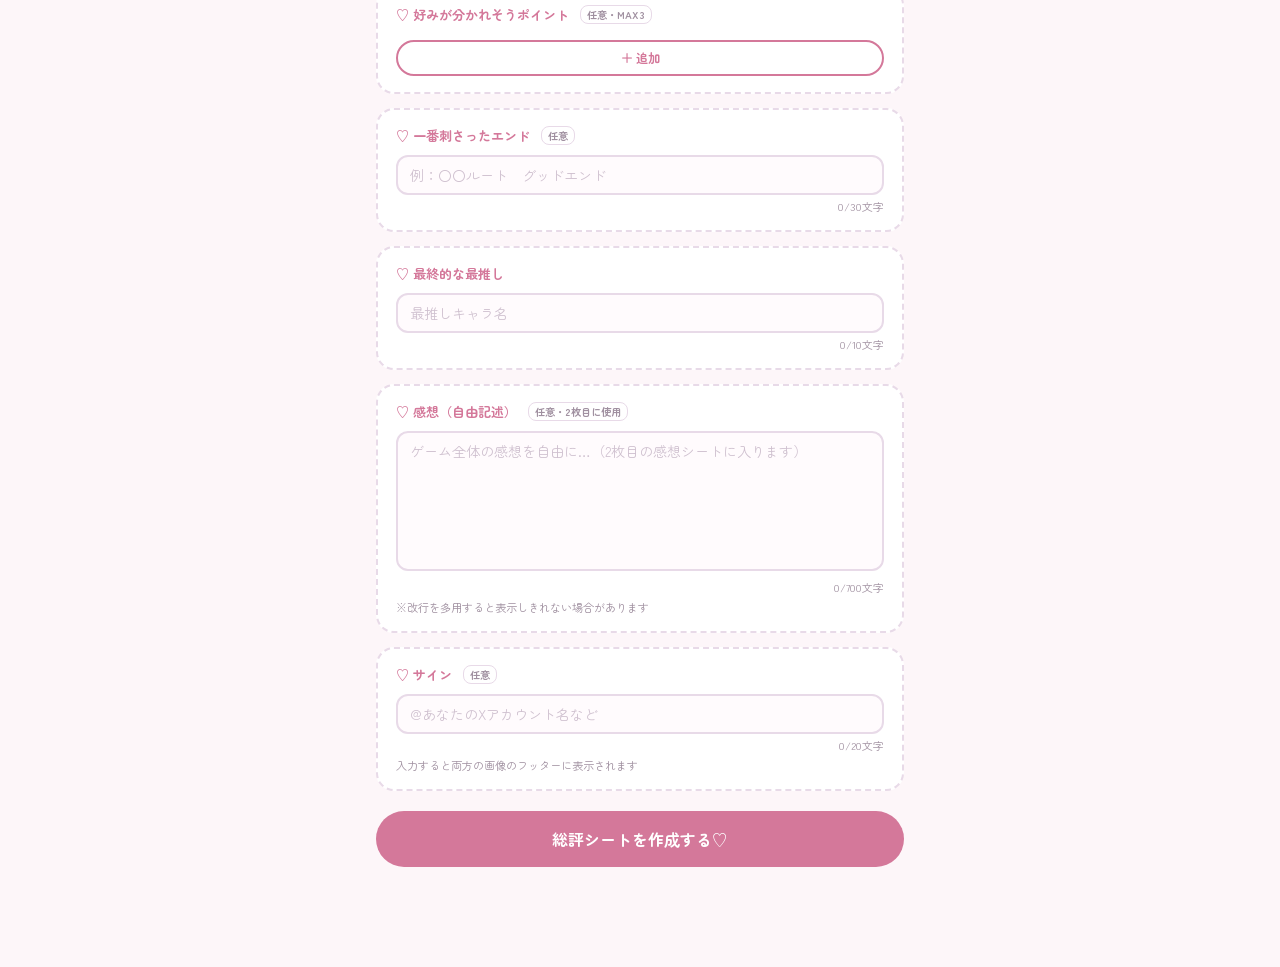
==== commit 02136cd1: "Add files via upload" ====
--- a/03_review.html
+++ b/03_review.html
@@ -247,10 +247,10 @@
 
   <!-- 2枚目プレビュー -->
   <div id="preview-wrap2" style="display:none;margin-top:16px;">
-    <div style="font-size:0.8rem;color:var(--muted);text-align:center;margin-bottom:6px;">② 語り場シート</div>
+    <div style="font-size:0.8rem;color:var(--muted);text-align:center;margin-bottom:6px;">② 感想シート</div>
     <img id="preview-img2" class="preview-img">
     <div class="dl-btn-wrap">
-      <button class="btn btn-primary" style="width:100%;" onclick="download(2)">⬇️ 2枚目をダウンロード（語り場シート）</button>
+      <button class="btn btn-primary" style="width:100%;" onclick="download(2)">⬇️ 2枚目をダウンロード（感想シート）</button>
     </div>
   </div>
 
@@ -458,12 +458,15 @@
   wrap.innerHTML = '';
   routeEntries.forEach((e) => {
     const div = document.createElement('div');
-    div.style.cssText = 'display:flex;align-items:center;gap:8px;margin-bottom:8px;';
+    div.style.cssText = 'margin-bottom:8px;';
     div.innerHTML = `
-      <input type="text" value="${e.name}" placeholder="キャラ名" maxlength="10"
-        oninput="updateRouteEntry(${e.id}, this.value)"
-        style="flex:1;">
-      <button class="btn btn-outline btn-sm" style="flex-shrink:0;" onclick="removeRouteEntry(${e.id})">✕</button>
+      <div style="display:flex;align-items:center;gap:8px;">
+        <input type="text" value="${e.name}" placeholder="キャラ名" maxlength="10"
+          oninput="updateRouteEntry(${e.id}, this.value); document.getElementById('cnt-route-${e.id}').textContent=this.value.length"
+          style="flex:1;">
+        <button class="btn btn-outline btn-sm" style="flex-shrink:0;" onclick="removeRouteEntry(${e.id})">✕</button>
+      </div>
+      <div class="char-count"><span id="cnt-route-${e.id}">${e.name.length}</span>/10文字</div>
     `;
     wrap.appendChild(div);
   });
@@ -693,11 +696,11 @@
         ctx.fillText(sep, lx + nameW + 4, y);
         const kansouLines = wrapText(ctx, e.kansou, kansouMaxW);
         kansouLines.forEach((line, li) => {
-          ctx.fillText(line, kansouX + sepW, y + li * 24);
+          ctx.fillText(line, kansouX + sepW, y + li * 22);
         });
-        y += Math.max(28, kansouLines.length * 24);
+        y += Math.max(26, kansouLines.length * 22);
       } else {
-        y += 28;
+        y += 26;
       }
     });
     y += 10;
@@ -712,7 +715,7 @@
     ctx.font = '18px "Zen Maru Gothic"';
     ctx.fillStyle = '#4a3f4a';
     const heroineLines = wrapText(ctx, heroine, maxW);
-    heroineLines.forEach(line => { ctx.fillText(line, lx, y); y += 24; });
+    heroineLines.forEach(line => { ctx.fillText(line, lx, y); y += 22; });
     y += 10;
   }
 
@@ -728,7 +731,7 @@
       ctx.font = '18px "Zen Maru Gothic"';
       ctx.fillStyle = '#3a2f3a';
       ctx.fillText(g, lx + 26, y);
-      y += 26;
+      y += 24;
     });
     y += 10;
   }
@@ -746,7 +749,7 @@
       ctx.font = '18px "Zen Maru Gothic"';
       ctx.fillStyle = '#3a2f3a';
       ctx.fillText(s, lx + 26, y);
-      y += 26;
+      y += 24;
     });
     y += 10;
   }
@@ -760,6 +763,7 @@
     ctx.font = '18px "Zen Maru Gothic"';
     ctx.fillStyle = '#4a3f4a';
     const bestEndLines = wrapText(ctx, bestEndBelow, maxW);
+    bestEndLines.forEach(line => { ctx.fillText(line, lx, y); y += 24; });
     y += 8;
   }
 
@@ -916,7 +920,7 @@
   const title = document.getElementById('game-title').value || 'review';
   const d = new Date();
   const dateStr = `${d.getFullYear()}${String(d.getMonth()+1).padStart(2,'0')}${String(d.getDate()).padStart(2,'0')}`;
-  const suffix = num === 2 ? '_語り場' : '';
+  const suffix = num === 2 ? '_感想' : '';
   a.download = `otome_review_${title}${suffix}_${dateStr}.png`;
   a.href = canvas.toDataURL('image/png');
   a.click();
